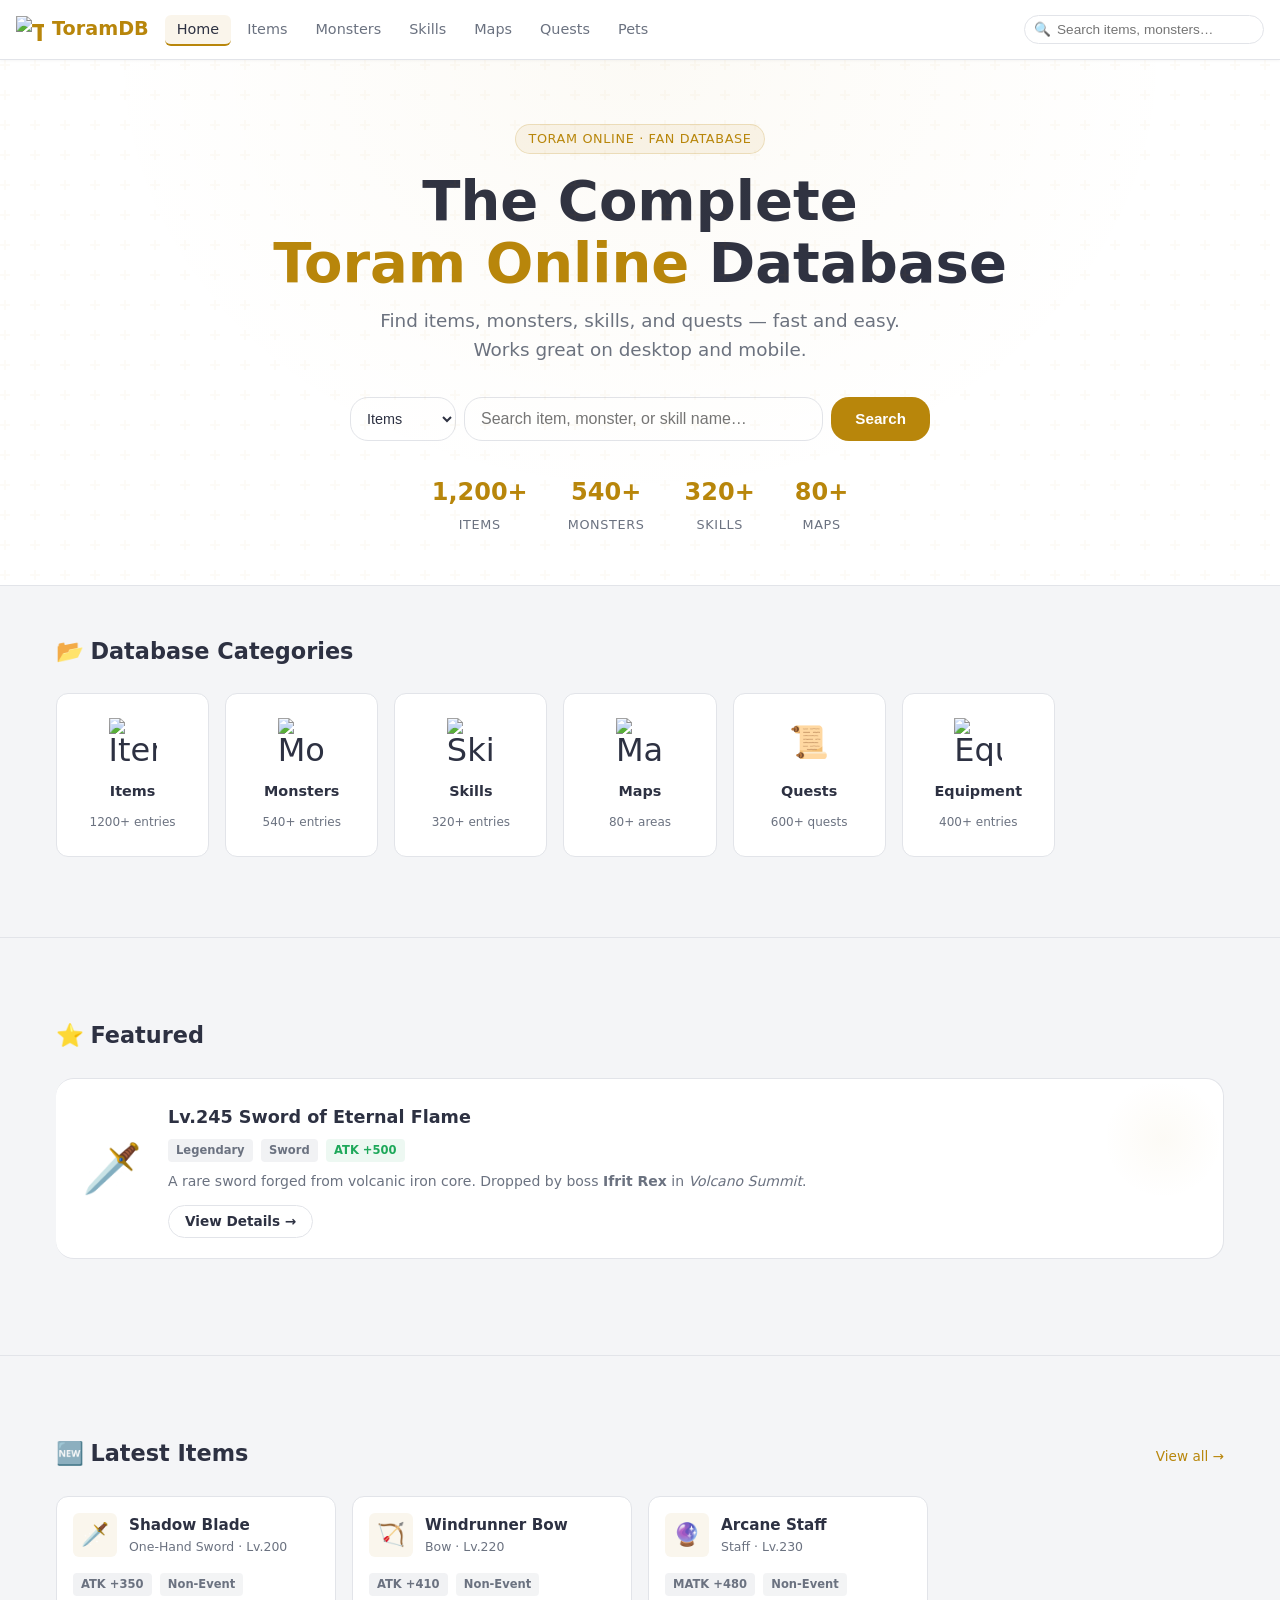
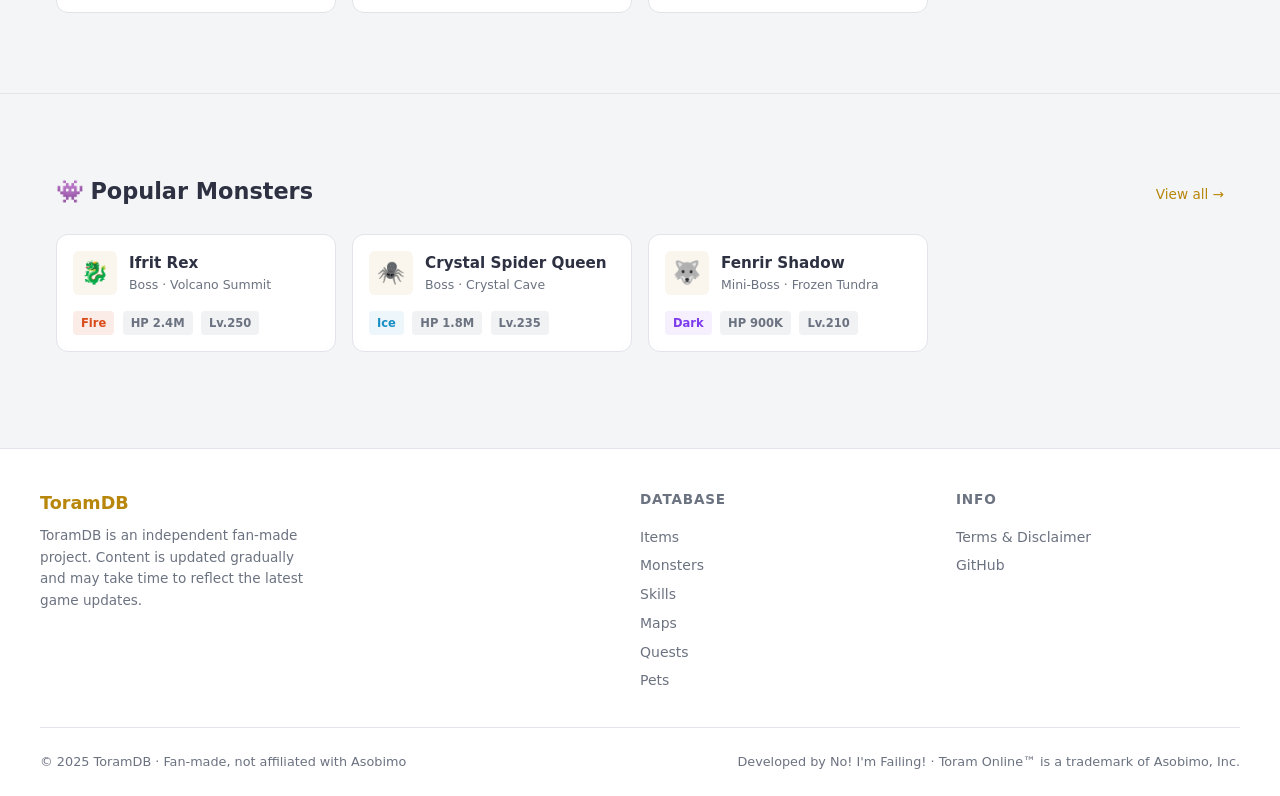
==== index.html @ 4ef13051 "fix: replace footer brand emoji ⚔️ with brand_ico.png on all 9 pages" ====
<!DOCTYPE html>
<html lang="en">
<head>
  <meta charset="UTF-8" />
  <meta name="viewport" content="width=device-width, initial-scale=1.0" />
  <meta name="description" content="ToramDB — The most complete fan-made database for Toram Online. Find items, monsters, skills, maps, and quests." />
  <title>ToramDB — The Fan-made Toram Online Database</title>
  <link rel="stylesheet" href="css/style.css" />
  <!-- Favicon placeholder -->
  <link rel="icon" href="data:image/svg+xml,<svg xmlns='http://www.w3.org/2000/svg' viewBox='0 0 100 100'><text y='.9em' font-size='90'>⚔️</text></svg>" />
</head>
<body>

  <!-- ==================== NAVBAR ==================== -->
  <nav class="navbar" role="navigation" aria-label="Main navigation">
    <a href="index.html" class="nav-brand">
      <span class="brand-icon"><img src="img/icons/brand_ico.png" alt="ToramDB" width="28" height="28"></span>
      <span>Toram<span class="brand-highlight">DB</span></span>
    </a>

    <ul class="nav-links" role="list">
      <li><a href="index.html" class="active">Home</a></li>
      <li><a href="pages/items.html">Items</a></li>
      <li><a href="pages/monsters.html">Monsters</a></li>
      <li><a href="pages/skills.html">Skills</a></li>
      <li><a href="pages/maps.html">Maps</a></li>
      <li><a href="pages/quests.html">Quests</a></li>
      <li><a href="pages/pets.html">Pets</a></li>
    </ul>

    <div class="nav-search">
      <span class="search-icon">🔍</span>
      <input
        type="search"
        class="search-sync"
        placeholder="Search items, monsters…"
        aria-label="Search"
        id="navSearchInput"
      />
    </div>

    <button
      class="hamburger"
      id="hamburger"
      aria-label="Toggle menu"
      aria-expanded="false"
      aria-controls="mobileMenu"
    >
      <span></span><span></span><span></span>
    </button>
  </nav>

  <!-- Mobile Menu -->
  <div class="mobile-menu" id="mobileMenu" role="menu">
    <a href="index.html" role="menuitem">🏠 Home</a>
    <a href="pages/items.html" role="menuitem"><img src="img/icons/items_ico.png" class="menu-icon" alt=""> Items</a>
    <a href="pages/monsters.html" role="menuitem"><img src="img/icons/monsters_ico.png" class="menu-icon" alt=""> Monsters</a>
    <a href="pages/skills.html" role="menuitem"><img src="img/icons/skills_ico.png" class="menu-icon" alt=""> Skills</a>
    <a href="pages/maps.html" role="menuitem"><img src="img/icons/maps_ico.png" class="menu-icon" alt=""> Maps</a>
    <a href="pages/quests.html" role="menuitem">📜 Quests</a>
    <a href="pages/pets.html" role="menuitem">🐾 Pets</a>
    <div class="mobile-search">
      <span class="search-icon">🔍</span>
      <input
        type="search"
        class="search-sync"
        placeholder="Search items, monsters…"
        aria-label="Mobile search"
      />
    </div>
  </div>

  <!-- ==================== HERO ==================== -->
  <section class="hero" aria-labelledby="hero-title">
    <div class="hero-badge">Toram Online · Fan Database</div>
    <h1 id="hero-title">
      The Complete<br />
      <span>Toram Online</span> Database
    </h1>
    <p>
      Find items, monsters, skills, and quests — fast and easy.
      Works great on desktop and mobile.
    </p>

    <form class="hero-search" id="heroSearchForm" role="search">
      <select id="heroSearchCategory" aria-label="Search category">
        <option value="items">Items</option>
        <option value="monsters">Monsters</option>
        <option value="skills">Skills</option>
        <option value="maps">Maps</option>
        <option value="quests">Quests</option>
        <option value="pets">Pets</option>
      </select>
      <input
        type="search"
        id="heroSearchInput"
        class="search-sync"
        placeholder="Search item, monster, or skill name…"
        aria-label="Hero search"
        autocomplete="off"
      />
      <button type="submit" class="btn btn-primary">Search</button>
    </form>

    <div class="hero-stats" id="heroStats" aria-label="Database statistics">
      <div class="stat">
        <span class="stat-num" data-count="1200" data-suffix="+">0</span>
        <span class="stat-label">Items</span>
      </div>
      <div class="stat">
        <span class="stat-num" data-count="540" data-suffix="+">0</span>
        <span class="stat-label">Monsters</span>
      </div>
      <div class="stat">
        <span class="stat-num" data-count="320" data-suffix="+">0</span>
        <span class="stat-label">Skills</span>
      </div>
      <div class="stat">
        <span class="stat-num" data-count="80" data-suffix="+">0</span>
        <span class="stat-label">Maps</span>
      </div>
    </div>
  </section>

  <!-- ==================== CATEGORIES ==================== -->
  <main>
    <div class="section">
      <div class="section-header">
        <h2 class="section-title"><span class="icon">📂</span>Database Categories</h2>
      </div>
      <div class="categories-grid" id="categoriesGrid">
        <a href="pages/items.html" class="cat-card" aria-label="Items database">
          <span class="cat-icon"><img src="img/icons/items_ico.png" alt="Items"></span>
          <span class="cat-name">Items</span>
          <span class="cat-count">1200+ entries</span>
        </a>
        <a href="pages/monsters.html" class="cat-card" aria-label="Monsters database">
          <span class="cat-icon"><img src="img/icons/monsters_ico.png" alt="Monsters"></span>
          <span class="cat-name">Monsters</span>
          <span class="cat-count">540+ entries</span>
        </a>
        <a href="pages/skills.html" class="cat-card" aria-label="Skills database">
          <span class="cat-icon"><img src="img/icons/skills_ico.png" alt="Skills"></span>
          <span class="cat-name">Skills</span>
          <span class="cat-count">320+ entries</span>
        </a>
        <a href="pages/maps.html" class="cat-card" aria-label="Maps database">
          <span class="cat-icon"><img src="img/icons/maps_ico.png" alt="Maps"></span>
          <span class="cat-name">Maps</span>
          <span class="cat-count">80+ areas</span>
        </a>
        <a href="pages/quests.html" class="cat-card" aria-label="Quests database">
          <span class="cat-icon">📜</span>
          <span class="cat-name">Quests</span>
          <span class="cat-count">600+ quests</span>
        </a>
        <a href="pages/items.html?category=equipment" class="cat-card" aria-label="Equipment database">
          <span class="cat-icon"><img src="img/icons/equip_ico.png" alt="Equipment"></span>
          <span class="cat-name">Equipment</span>
          <span class="cat-count">400+ entries</span>
        </a>
      </div>
    </div>

    <hr class="divider" />

    <!-- ==================== SPOTLIGHT: FEATURED ITEM ==================== -->
    <div class="section">
      <div class="section-header">
        <h2 class="section-title"><span class="icon">⭐</span>Featured</h2>
      </div>

      <div class="spotlight-card" id="spotlightCard">
        <div class="spotlight-icon">🗡️</div>
        <div class="spotlight-info">
          <p class="title">Lv.245 Sword of Eternal Flame</p>
          <p class="meta">
            <span class="tag legendary">Legendary</span>
            <span class="tag">Sword</span>
            <span class="tag green">ATK +500</span>
          </p>
          <p class="text-muted" style="font-size:.875rem">
            A rare sword forged from volcanic iron core.
            Dropped by boss <strong>Ifrit Rex</strong> in <em>Volcano Summit</em>.
          </p>
          <div class="mt-2">
            <a href="pages/items.html" class="btn btn-outline" style="font-size:.85rem;padding:.45rem 1rem">View Details →</a>
          </div>
        </div>
      </div>
    </div>

    <hr class="divider" />

    <!-- ==================== LATEST ITEMS ==================== -->
    <div class="section">
      <div class="section-header">
        <h2 class="section-title"><span class="icon">🆕</span>Latest Items</h2>
        <a href="pages/items.html" class="section-link">View all →</a>
      </div>
      <div class="data-grid" id="latestItemsGrid">

        <article class="data-card" data-name="Shadow Blade" style="cursor:pointer">
          <div class="data-card-header">
            <div class="data-card-icon">🗡️</div>
            <div>
              <div class="data-card-title">Shadow Blade</div>
              <div class="data-card-subtitle">One-Hand Sword · Lv.200</div>
            </div>
          </div>
          <div class="data-card-body">
            <span class="tag">ATK +350</span>
            <span class="tag non-event">Non-Event</span>
          </div>
        </article>

        <article class="data-card" data-name="Windrunner Bow" style="cursor:pointer">
          <div class="data-card-header">
            <div class="data-card-icon">🏹</div>
            <div>
              <div class="data-card-title">Windrunner Bow</div>
              <div class="data-card-subtitle">Bow · Lv.220</div>
            </div>
          </div>
          <div class="data-card-body">
            <span class="tag">ATK +410</span>
            <span class="tag non-event">Non-Event</span>
          </div>
        </article>

        <article class="data-card" data-name="Arcane Staff" style="cursor:pointer">
          <div class="data-card-header">
            <div class="data-card-icon">🔮</div>
            <div>
              <div class="data-card-title">Arcane Staff</div>
              <div class="data-card-subtitle">Staff · Lv.230</div>
            </div>
          </div>
          <div class="data-card-body">
            <span class="tag">MATK +480</span>
            <span class="tag non-event">Non-Event</span>
          </div>
        </article>

      </div>
    </div>

    <hr class="divider" />

    <!-- ==================== FEATURED MONSTERS ==================== -->
    <div class="section">
      <div class="section-header">
        <h2 class="section-title"><span class="icon">👾</span>Popular Monsters</h2>
        <a href="pages/monsters.html" class="section-link">View all →</a>
      </div>
      <div class="data-grid" id="popularMonstersGrid">

        <article class="data-card">
          <div class="data-card-header">
            <div class="data-card-icon">🐉</div>
            <div>
              <div class="data-card-title">Ifrit Rex</div>
              <div class="data-card-subtitle">Boss · Volcano Summit</div>
            </div>
          </div>
          <div class="data-card-body">
            <span class="tag red">Fire</span>
            <span class="tag">HP 2.4M</span>
            <span class="tag legendary">Lv.250</span>
          </div>
        </article>

        <article class="data-card">
          <div class="data-card-header">
            <div class="data-card-icon">🕷️</div>
            <div>
              <div class="data-card-title">Crystal Spider Queen</div>
              <div class="data-card-subtitle">Boss · Crystal Cave</div>
            </div>
          </div>
          <div class="data-card-body">
            <span class="tag ice">Ice</span>
            <span class="tag">HP 1.8M</span>
            <span class="tag legendary">Lv.235</span>
          </div>
        </article>

        <article class="data-card">
          <div class="data-card-header">
            <div class="data-card-icon">🐺</div>
            <div>
              <div class="data-card-title">Fenrir Shadow</div>
              <div class="data-card-subtitle">Mini-Boss · Frozen Tundra</div>
            </div>
          </div>
          <div class="data-card-body">
            <span class="tag dark">Dark</span>
            <span class="tag">HP 900K</span>
            <span class="tag legendary">Lv.210</span>
          </div>
        </article>

      </div>
    </div>
  </main>

  <!-- ==================== FOOTER ==================== -->
  <footer>
    <div class="footer-grid">
      <div>
        <div class="footer-brand"><img src="img/icons/brand_ico.png" class="menu-icon" alt=""> Toram<span class="brand-highlight">DB</span></div>
        <p class="footer-desc">
          ToramDB is an independent fan-made project.
          Content is updated gradually and may take time to reflect
          the latest game updates.
        </p>
      </div>
      <div class="footer-col">
        <h4>Database</h4>
        <a href="pages/items.html">Items</a>
        <a href="pages/monsters.html">Monsters</a>
        <a href="pages/skills.html">Skills</a>
        <a href="pages/maps.html">Maps</a>
        <a href="pages/quests.html">Quests</a>
        <a href="pages/pets.html">Pets</a>
      </div>
      <div class="footer-col">
        <h4>Info</h4>
        <a href="pages/terms.html">Terms & Disclaimer</a>
        <a href="https://github.com/ut053082686/toramcodex.github.io" target="_blank" rel="noopener">GitHub</a>
      </div>
    </div>
    <div class="footer-bottom">
      <span>© 2025 ToramDB · Fan-made, not affiliated with Asobimo</span>
      <span>Developed by No! I'm Failing! · Toram Online™ is a trademark of Asobimo, Inc.</span>
    </div>
  </footer>

  <button id="backToTop" aria-label="Back to top" title="Back to top">↑</button>

  <!-- Item detail modal -->
  <div id="itemModal"></div>

  <script src="js/sheets.js"></script>
  <script src="js/main.js"></script>
  <script src="js/modal.js"></script>
  <script>
    // Load homepage sections from Google Sheets (categories, featured, stats)
    ToramSheets.loadHomepage();

    // Load latest data from Sheets (if configured), else keep static HTML
    ToramSheets.loadLatest('items', 'latestItemsGrid', 3);

    // Make Latest Items cards clickable → popup modal
    // Use event delegation so it works with both static and dynamic cards
    document.getElementById('latestItemsGrid').addEventListener('click', function (e) {
      var card = e.target.closest('[data-name]');
      if (card) ItemModal.open(card.dataset.name);
    });
  </script>
</body>
</html>
---- css/style.css ----
/* ============================================================
   ToramCodex — Mobile-first stylesheet
   Theme: Soft Light RPG  |  Palette: Gray · White · Gold
   ============================================================ */

/* ---------- Reset & Custom Properties ---------- */
*, *::before, *::after {
  box-sizing: border-box;
  margin: 0;
  padding: 0;
}

:root {
  /* Base — soft off-whites, never pure #fff */
  --bg-base:       #f4f5f7;
  --bg-card:       #ffffff;
  --bg-card-hover: #fafafa;
  --bg-nav:        #ffffffee;
  --border:        #e2e4e9;
  --border-hover:  #c8cbd3;

  /* Accent — warm muted amber for RPG feel */
  --accent:        #b8860b;
  --accent-hover:  #d49b14;
  --accent-cyan:   #2c7be5;
  --accent-gold:   #b8860b;

  /* Text — dark grays, not pure black */
  --text-primary:  #2d3142;
  --text-secondary:#6b7280;

  /* Status */
  --danger:        #dc3545;
  --success:       #28a745;
  --info:          #2c7be5;
  --warning:       #d49b14;

  /* Toram Element Colors — slightly deeper for light bg contrast */
  --el-fire:       #d94b1a;
  --el-ice:        #1a8fc4;
  --el-wind:       #1ea85a;
  --el-earth:      #a07830;
  --el-dark:       #7c3aed;
  --el-light:      #b8960a;
  --el-water:      #2179b5;
  --el-neutral:    #6b7280;

  /* Item Category Colors */
  --tag-event:     #d47a0a;
  --tag-non-event: #6b7280;

  /* Layout */
  --radius-sm:     6px;
  --radius-md:     12px;
  --radius-lg:     18px;
  --shadow:        0 2px 12px rgba(0,0,0,.08);
  --shadow-glow:   0 4px 16px rgba(184,134,11,.1);
  --transition:    .2s ease;
  --nav-h:         60px;
  --font-main:     'Segoe UI', system-ui, sans-serif;
  --font-mono:     'Courier New', monospace;
}

html { scroll-behavior: smooth; }

body {
  font-family: var(--font-main);
  background: var(--bg-base);
  color: var(--text-primary);
  line-height: 1.6;
  min-height: 100vh;
  overflow-y: scroll;
}

a { color: var(--accent); text-decoration: none; }
a:hover { color: var(--accent-hover); }

img { max-width: 100%; display: block; }

ul { list-style: none; }

/* ---------- Scrollbar ---------- */
::-webkit-scrollbar { width: 6px; }
::-webkit-scrollbar-track { background: var(--bg-base); }
::-webkit-scrollbar-thumb { background: #c8cbd3; border-radius: 3px; }

/* ============================================================
   NAVIGATION
   ============================================================ */
.navbar {
  position: sticky;
  top: 0;
  z-index: 1000;
  height: var(--nav-h);
  background: var(--bg-nav);
  backdrop-filter: blur(12px);
  border-bottom: 1px solid var(--border);
  display: flex;
  align-items: center;
  padding: 0 1rem;
  gap: 1rem;
  box-shadow: 0 1px 3px rgba(0,0,0,.04);
}

.nav-brand {
  display: flex;
  align-items: center;
  gap: .5rem;
  font-size: 1.2rem;
  font-weight: 700;
  color: var(--accent);
  white-space: nowrap;
}

.nav-brand .brand-icon { font-size: 1.4rem; }

.nav-links {
  display: flex;
  gap: .25rem;
  flex: 1;
}

.nav-links a {
  color: var(--text-secondary);
  padding: .4rem .75rem;
  border-radius: var(--radius-sm);
  font-size: .9rem;
  transition: color var(--transition), background var(--transition);
}

.nav-links a:hover,
.nav-links a.active {
  color: var(--text-primary);
  background: rgba(184,134,11,.08);
  border-bottom: 2px solid var(--accent);
}

.nav-search {
  position: relative;
  max-width: 240px;
  flex: 1;
}

.nav-search input {
  width: 100%;
  padding: .4rem .75rem .4rem 2rem;
  background: var(--bg-card);
  border: 1px solid var(--border);
  border-radius: 20px;
  color: var(--text-primary);
  font-size: .85rem;
  transition: border-color var(--transition);
}

.nav-search input:focus {
  outline: none;
  border-color: var(--accent);
  box-shadow: 0 0 0 2px rgba(184,134,11,.1);
}

.nav-search .search-icon {
  position: absolute;
  left: .6rem;
  top: 50%;
  transform: translateY(-50%);
  color: var(--text-secondary);
  font-size: .85rem;
  pointer-events: none;
}

/* Hamburger */
.hamburger {
  display: none;
  flex-direction: column;
  gap: 5px;
  background: none;
  border: none;
  cursor: pointer;
  padding: .3rem;
  margin-left: auto;
}

.hamburger span {
  display: block;
  width: 22px;
  height: 2px;
  background: var(--text-secondary);
  border-radius: 2px;
  transition: transform var(--transition), opacity var(--transition);
}

.hamburger.open span:nth-child(1) { transform: translateY(7px) rotate(45deg); }
.hamburger.open span:nth-child(2) { opacity: 0; }
.hamburger.open span:nth-child(3) { transform: translateY(-7px) rotate(-45deg); }

/* Mobile nav drawer */
.mobile-menu {
  display: none;
  position: fixed;
  top: var(--nav-h);
  left: 0;
  right: 0;
  background: var(--bg-card);
  border-bottom: 1px solid var(--border);
  padding: 1rem;
  z-index: 999;
  flex-direction: column;
  gap: .5rem;
}

.mobile-menu.open { display: flex; }

.mobile-menu a {
  color: var(--text-secondary);
  padding: .6rem 1rem;
  border-radius: var(--radius-sm);
  font-size: 1rem;
  transition: color var(--transition), background var(--transition);
}

.mobile-menu a:hover { color: var(--text-primary); background: var(--border); }

.mobile-search {
  position: relative;
  margin-top: .5rem;
}

.mobile-search input {
  width: 100%;
  padding: .6rem .75rem .6rem 2.2rem;
  background: var(--bg-base);
  border: 1px solid var(--border);
  border-radius: 20px;
  color: var(--text-primary);
  font-size: .9rem;
}

.mobile-search input:focus { outline: none; border-color: var(--accent); }

.mobile-search .search-icon {
  position: absolute;
  left: .75rem;
  top: 50%;
  transform: translateY(-50%);
  color: var(--text-secondary);
}

/* ============================================================
   HERO SECTION
   ============================================================ */
.hero {
  position: relative;
  overflow: hidden;
  padding: 4rem 1rem 3rem;
  text-align: center;
  background: var(--bg-card);
  border-bottom: 1px solid var(--border);
}

.hero::before {
  content: '';
  position: absolute;
  inset: 0;
  background:
    radial-gradient(ellipse at 50% 0%, rgba(184,134,11,.04) 0%, transparent 60%),
    url("data:image/svg+xml,%3Csvg width='60' height='60' viewBox='0 0 60 60' xmlns='http://www.w3.org/2000/svg'%3E%3Cg fill='none' fill-rule='evenodd'%3E%3Cg fill='%23b8860b' fill-opacity='0.03'%3E%3Cpath d='M36 34v-4h-2v4h-4v2h4v4h2v-4h4v-2h-4zm0-30V0h-2v4h-4v2h4v4h2V6h4V4h-4zM6 34v-4H4v4H0v2h4v4h2v-4h4v-2H6zM6 4V0H4v4H0v2h4v4h2V6h4V4H6z'/%3E%3C/g%3E%3C/g%3E%3C/svg%3E");
  pointer-events: none;
}

.hero-badge {
  display: inline-block;
  padding: .25rem .75rem;
  background: rgba(184,134,11,.08);
  border: 1px solid rgba(184,134,11,.2);
  border-radius: 20px;
  font-size: .8rem;
  color: var(--accent);
  margin-bottom: 1rem;
  letter-spacing: .05em;
  text-transform: uppercase;
}

.hero h1 {
  font-size: clamp(2rem, 6vw, 3.5rem);
  font-weight: 800;
  line-height: 1.1;
  margin-bottom: .75rem;
}

.hero h1 span {
  color: var(--accent);
}

.hero p {
  font-size: clamp(.95rem, 2.5vw, 1.15rem);
  color: var(--text-secondary);
  max-width: 560px;
  margin: 0 auto 2rem;
}

.hero-search {
  display: flex;
  max-width: 580px;
  margin: 0 auto 2rem;
  gap: .5rem;
}

.hero-search select {
  padding: .75rem .75rem;
  background: var(--bg-card);
  border: 1px solid var(--border);
  border-radius: var(--radius-lg);
  color: var(--text-primary);
  font-size: .9rem;
  cursor: pointer;
  transition: border-color var(--transition);
}

.hero-search select:focus { outline: none; border-color: var(--accent); }

.hero-search input {
  flex: 1;
  padding: .75rem 1rem;
  background: var(--bg-card);
  border: 1px solid var(--border);
  border-radius: var(--radius-lg);
  color: var(--text-primary);
  font-size: 1rem;
  transition: border-color var(--transition);
}

.hero-search input:focus { outline: none; border-color: var(--accent); box-shadow: 0 0 0 3px rgba(184,134,11,.08); }

.btn {
  padding: .75rem 1.5rem;
  border: none;
  border-radius: var(--radius-lg);
  font-size: .95rem;
  font-weight: 600;
  cursor: pointer;
  transition: filter var(--transition), transform var(--transition);
  white-space: nowrap;
}

.btn:hover { filter: brightness(1.15); transform: translateY(-1px); }
.btn:active { transform: translateY(0); }

.btn-primary { background: var(--accent); color: #fff; font-weight: 700; }
.btn-outline {
  background: transparent;
  border: 1px solid var(--border);
  color: var(--text-primary);
}
.btn-outline:hover { border-color: var(--accent); color: var(--accent); }

.hero-stats {
  display: flex;
  justify-content: center;
  gap: 2.5rem;
  flex-wrap: wrap;
}

.hero-stats .stat { text-align: center; }
.hero-stats .stat-num {
  display: block;
  font-size: 1.5rem;
  font-weight: 700;
  color: var(--accent);
}
.hero-stats .stat-label {
  font-size: .8rem;
  color: var(--text-secondary);
  text-transform: uppercase;
  letter-spacing: .05em;
}

/* ============================================================
   SECTION COMMON
   ============================================================ */
.section {
  padding: 3rem 1rem;
  max-width: 1200px;
  margin: 0 auto;
}

.section-header {
  display: flex;
  align-items: baseline;
  gap: 1rem;
  margin-bottom: 1.5rem;
}

.section-title {
  font-size: 1.4rem;
  font-weight: 700;
}

.section-title .icon { margin-right: .4rem; }

.section-link {
  margin-left: auto;
  font-size: .85rem;
  color: var(--accent);
}
.section-link:hover { color: var(--accent-hover); }

/* ============================================================
   CATEGORY CARDS GRID
   ============================================================ */
.categories-grid {
  display: grid;
  grid-template-columns: repeat(auto-fill, minmax(150px, 1fr));
  gap: 1rem;
}

.cat-card {
  display: flex;
  flex-direction: column;
  align-items: center;
  gap: .6rem;
  padding: 1.5rem 1rem;
  background: var(--bg-card);
  border: 1px solid var(--border);
  border-radius: var(--radius-md);
  text-align: center;
  transition: border-color var(--transition), transform var(--transition), box-shadow var(--transition);
  cursor: pointer;
  color: var(--text-primary);
}

.cat-card:hover {
  border-color: var(--accent);
  transform: translateY(-3px);
  box-shadow: var(--shadow-glow);
  color: var(--text-primary);
}

/* Individual category card accent on hover */
.cat-card[aria-label*="Items"]:hover       { border-color: var(--el-fire);  box-shadow: 0 4px 16px rgba(217,75,26,.1); }
.cat-card[aria-label*="Monsters"]:hover    { border-color: var(--rarity-epic); box-shadow: 0 4px 16px rgba(124,58,237,.1); }
.cat-card[aria-label*="Skills"]:hover      { border-color: var(--el-ice);  box-shadow: 0 4px 16px rgba(26,143,196,.1); }
.cat-card[aria-label*="Maps"]:hover        { border-color: var(--el-wind); box-shadow: 0 4px 16px rgba(30,168,90,.1); }
.cat-card[aria-label*="Quests"]:hover      { border-color: var(--el-light); box-shadow: 0 4px 16px rgba(184,150,10,.1); }
.cat-card[aria-label*="Equipment"]:hover   { border-color: var(--rarity-legendary); box-shadow: 0 4px 16px rgba(212,122,10,.1); }

.cat-card .cat-icon {
  font-size: 2rem;
  line-height: 1;
  width: 48px;
  height: 48px;
  display: flex;
  align-items: center;
  justify-content: center;
  margin: 0 auto .25rem;
  overflow: hidden;
}
.cat-card .cat-icon img {
  width: 100%;
  height: 100%;
  object-fit: contain;
}

.cat-card .cat-name {
  font-size: .9rem;
  font-weight: 600;
}

.cat-card .cat-count {
  font-size: .75rem;
  color: var(--text-secondary);
}

/* ============================================================
   DATA TABLE / CARD GRID
   ============================================================ */
.data-grid {
  display: grid;
  grid-template-columns: repeat(auto-fill, minmax(280px, 1fr));
  gap: 1rem;
}

.data-card {
  background: var(--bg-card);
  border: 1px solid var(--border);
  border-radius: var(--radius-md);
  padding: 1rem;
  transition: border-color var(--transition), box-shadow var(--transition);
}

.data-card { cursor: pointer; }

.data-card:hover {
  border-color: var(--border-hover);
  background: var(--bg-card-hover);
  box-shadow: var(--shadow);
}

.data-card-header {
  display: flex;
  align-items: center;
  gap: .75rem;
  margin-bottom: .75rem;
}

.data-card-icon {
  width: 44px;
  height: 44px;
  border-radius: var(--radius-sm);
  background: rgba(184,134,11,.07);
  display: flex;
  align-items: center;
  justify-content: center;
  font-size: 1.4rem;
  flex-shrink: 0;
  overflow: hidden;
}
.data-card-icon img {
  width: 100%;
  height: 100%;
  object-fit: cover;
  border-radius: inherit;
}

.data-card-title { font-weight: 600; font-size: .95rem; }
.data-card-subtitle { font-size: .78rem; color: var(--text-secondary); }

.data-card-body { font-size: .85rem; color: var(--text-secondary); }

.tag {
  display: inline-block;
  padding: .15rem .5rem;
  border-radius: 4px;
  font-size: .72rem;
  font-weight: 600;
  background: rgba(141,147,165,.12);
  color: var(--text-secondary);
  margin-right: .25rem;
  margin-top: .25rem;
}

/* Event / Non-Event tags */
.tag.event      { background: rgba(212,122,10,.12); color: var(--tag-event); font-weight: 600; }
.tag.non-event  { background: rgba(107,114,128,.08); color: var(--tag-non-event); }

/* Monster type tags */
.tag.mini-boss  { background: rgba(212,122,10,.12); color: #b45309; white-space: nowrap; }

/* Monster difficulty tags */
.tag.diff-easy      { background: rgba(34,197,94,.12);  color: #16a34a; }
.tag.diff-normal    { background: rgba(59,130,246,.12); color: #2563eb; }
.tag.diff-hard      { background: rgba(245,158,11,.12); color: #d97706; }
.tag.diff-nightmare { background: rgba(239,68,68,.12);  color: #dc2626; white-space: nowrap; }
.tag.diff-ultimate  { background: rgba(168,85,247,.12); color: #9333ea; }

/* Monster group toggle */
.tag.mon-group-toggle { background: rgba(99,102,241,.10); color: #6366f1; }

/* Element tags */
.tag.red,
.tag.fire       { background: rgba(217,75,26,.1);  color: var(--el-fire); }
.tag.ice        { background: rgba(26,143,196,.08);   color: var(--el-ice); }
.tag.green,
.tag.wind       { background: rgba(30,168,90,.08);  color: var(--el-wind); }
.tag.earth      { background: rgba(160,120,48,.1);  color: var(--el-earth); }
.tag.dark       { background: rgba(124,58,237,.08); color: var(--el-dark); }
.tag.light      { background: rgba(184,150,10,.08); color: var(--el-light); }
.tag.water      { background: rgba(33,121,181,.08);  color: var(--el-water); }

/* Status tags */
.tag.info       { background: rgba(44,123,229,.08);  color: var(--info); }
.tag.atk        { background: rgba(217,75,26,.08);   color: var(--el-fire); }
.tag.def        { background: rgba(26,143,196,.08);   color: var(--el-ice); }

/* ============================================================
   FEATURED / SPOTLIGHT
   ============================================================ */
.spotlight-card {
  background: var(--bg-card);
  border: 1px solid var(--border);
  border-left: 3px solid var(--rarity-legendary);
  border-radius: var(--radius-lg);
  padding: 1.5rem;
  display: flex;
  gap: 1.5rem;
  align-items: center;
  margin-bottom: 1rem;
  position: relative;
  overflow: hidden;
}

.spotlight-card::after {
  content: '';
  position: absolute;
  top: 0; right: 0;
  width: 120px; height: 120px;
  background: radial-gradient(circle, rgba(184,134,11,.04) 0%, transparent 70%);
  pointer-events: none;
}

.spotlight-icon {
  font-size: 3rem;
  flex-shrink: 0;
  width: 64px;
  height: 64px;
  display: flex;
  align-items: center;
  justify-content: center;
  overflow: hidden;
}
.spotlight-icon img {
  width: 100%;
  height: 100%;
  object-fit: contain;
  border-radius: var(--radius-sm);
}

.spotlight-info .title {
  font-size: 1.1rem;
  font-weight: 700;
  margin-bottom: .25rem;
}

.spotlight-info .meta {
  font-size: .85rem;
  color: var(--text-secondary);
  margin-bottom: .5rem;
}

/* ============================================================
   TABLE  (for detail pages)
   ============================================================ */
.table-wrap { overflow-x: auto; -webkit-overflow-scrolling: touch; }

table {
  width: 100%;
  border-collapse: collapse;
  font-size: .875rem;
}

thead tr {
  background: var(--bg-card);
  border-bottom: 2px solid var(--border);
}

thead th {
  padding: .75rem 1rem;
  text-align: left;
  font-weight: 600;
  color: var(--text-secondary);
  white-space: nowrap;
}

tbody tr { border-bottom: 1px solid var(--border); }
tbody tr:hover { background: rgba(184,134,11,.03); }
tbody td { padding: .65rem 1rem; }
tbody td:first-child { white-space: nowrap; }

.mon-name {
  display: inline-flex;
  align-items: center;
  gap: 4px;
}

/* ============================================================
   FILTER BAR
   ============================================================ */
.filter-bar {
  display: flex;
  flex-wrap: wrap;
  gap: .5rem;
  margin-bottom: 1.25rem;
  align-items: center;
}

.filter-bar input[type="search"],
.filter-bar select {
  padding: .45rem .75rem;
  background: var(--bg-card);
  border: 1px solid var(--border);
  border-radius: var(--radius-sm);
  color: var(--text-primary);
  font-size: .85rem;
  transition: border-color var(--transition);
}

.filter-bar input[type="search"] { flex: 1; min-width: 160px; }

.filter-bar input:focus,
.filter-bar select:focus { outline: none; border-color: var(--accent); box-shadow: 0 0 0 2px rgba(184,134,11,.08); }

.filter-bar select { cursor: pointer; }
.filter-bar select option { background: var(--bg-card); }

/* ============================================================
   BREADCRUMB
   ============================================================ */
.breadcrumb {
  display: flex;
  align-items: center;
  gap: .5rem;
  font-size: .82rem;
  color: var(--text-secondary);
  margin-bottom: 1.5rem;
  flex-wrap: wrap;
}

.breadcrumb a { color: var(--text-secondary); }
.breadcrumb a:hover { color: var(--accent); }
.breadcrumb .sep { color: var(--border); }
.breadcrumb .current { color: var(--text-primary); }

/* ============================================================
   PAGINATION
   ============================================================ */
.pagination {
  display: flex;
  justify-content: center;
  gap: .4rem;
  flex-wrap: wrap;
  margin-top: 2rem;
}

.page-btn {
  padding: .4rem .75rem;
  background: var(--bg-card);
  border: 1px solid var(--border);
  border-radius: var(--radius-sm);
  color: var(--text-secondary);
  font-size: .85rem;
  cursor: pointer;
  transition: all var(--transition);
}

.page-btn:hover { border-color: var(--accent); color: var(--text-primary); }
.page-btn:disabled { opacity: .4; cursor: default; }
.page-btn:disabled:hover { border-color: var(--border); color: var(--text-secondary); }
.page-btn.active { background: var(--accent); border-color: var(--accent); color: #fff; font-weight: 600; }

/* Hide items outside current page */
.paginated-hide { display: none !important; }

/* Empty state when filter returns no results */
.empty-state {
  grid-column: 1 / -1;
  padding: 3rem 1rem;
  text-align: center;
  color: var(--text-secondary);
  font-size: .95rem;
}
.empty-state span {
  display: block;
  font-size: 2.5rem;
  margin-bottom: .75rem;
}

/* ============================================================
   FOOTER
   ============================================================ */
footer {
  background: var(--bg-card);
  border-top: 1px solid var(--border);
  padding: 2.5rem 1rem 1.5rem;
  margin-top: 3rem;
}

.footer-grid {
  display: grid;
  grid-template-columns: 2fr 1fr 1fr;
  gap: 2rem;
  max-width: 1200px;
  margin: 0 auto 2rem;
}

.footer-brand { font-size: 1.1rem; font-weight: 700; color: var(--accent); margin-bottom: .5rem; }
.footer-desc  { font-size: .85rem; color: var(--text-secondary); max-width: 280px; }

.footer-col h4 {
  font-size: .85rem;
  font-weight: 600;
  text-transform: uppercase;
  letter-spacing: .06em;
  color: var(--text-secondary);
  margin-bottom: .75rem;
}

.footer-col a {
  display: block;
  font-size: .875rem;
  color: var(--text-secondary);
  padding: .2rem 0;
  transition: color var(--transition);
}

.footer-col a:hover { color: var(--text-primary); }

.footer-bottom {
  max-width: 1200px;
  margin: 0 auto;
  padding-top: 1.5rem;
  border-top: 1px solid var(--border);
  display: flex;
  justify-content: space-between;
  align-items: center;
  flex-wrap: wrap;
  gap: .5rem;
  font-size: .8rem;
  color: var(--text-secondary);
}

/* ============================================================
   UTILITIES
   ============================================================ */
.text-cyan   { color: var(--accent-cyan); }
.text-accent { color: var(--accent); }
.text-gold   { color: var(--accent-gold); }
.text-muted  { color: var(--text-secondary); }
.text-center { text-align: center; }
.mt-1 { margin-top: .5rem; }
.mt-2 { margin-top: 1rem; }
.mt-3 { margin-top: 1.5rem; }
.mb-1 { margin-bottom: .5rem; }
.mb-2 { margin-bottom: 1rem; }
.divider { border: none; border-top: 1px solid var(--border); margin: 2rem 0; }

/* ============================================================
   RESPONSIVE — TABLET  (max 768px)
   ============================================================ */
@media (max-width: 768px) {
  .nav-links,
  .nav-search { display: none; }

  .hamburger { display: flex; }

  .hero { padding: 3rem 1rem 2rem; }

  .hero-search {
    flex-direction: column;
  }

  .hero-stats { gap: 1.5rem; }

  .categories-grid {
    grid-template-columns: repeat(3, 1fr);
  }

  .data-grid {
    grid-template-columns: 1fr;
  }

  .spotlight-card {
    flex-direction: column;
    text-align: center;
  }

  .footer-grid {
    grid-template-columns: 1fr;
    gap: 1.5rem;
  }

  .footer-bottom { justify-content: center; text-align: center; }
}

/* ============================================================
   RESPONSIVE — MOBILE  (max 480px)
   ============================================================ */
@media (max-width: 480px) {
  .categories-grid {
    grid-template-columns: repeat(2, 1fr);
  }

  .section { padding: 2rem .75rem; }

  .hero h1 { font-size: 1.8rem; }

  /* ---- Monster table → card layout on mobile ---- */
  #monstersTable tr { white-space: normal !important; }
  #monstersTable tr td:first-child { white-space: normal; }

  .table-wrap table thead { display: none; }

  .table-wrap table tbody tr {
    display: grid;
    grid-template-columns: 1fr 1fr;
    background: var(--bg-card);
    border: 1px solid var(--border);
    border-radius: var(--radius-lg);
    padding: .75rem;
    margin-bottom: .5rem;
  }

  .table-wrap table tbody tr[data-mon-group] {
    margin-left: 1rem;
    border-left: 3px solid var(--accent);
  }

  .table-wrap table tbody td {
    display: flex;
    flex-direction: column;
    padding: .25rem 0;
    border: none;
    font-size: .82rem;
  }

  .table-wrap table tbody td::before {
    content: attr(data-label);
    font-weight: 600;
    color: var(--text-secondary);
    font-size: .7rem;
    margin-bottom: 1px;
  }

  /* Name: full width row */
  .table-wrap table tbody td:first-child {
    grid-column: 1 / -1;
    font-weight: 600;
    font-size: .95rem;
    padding-bottom: .4rem;
    border-bottom: 1px solid var(--border);
    margin-bottom: .2rem;
  }
  .table-wrap table tbody td:first-child::before { display: none; }

  /* Level: full width */
  .table-wrap table tbody td:nth-child(2) { grid-column: 1 / -1; }

  /* Diff & Type: side by side (auto 1fr 1fr) */

  /* Element & HP: side by side (auto 1fr 1fr) */

  /* Location: full width */
  .table-wrap table tbody td:nth-child(7) { grid-column: 1 / -1; }

  /* Drop: full width, stacked */
  .table-wrap table tbody td:last-child {
    grid-column: 1 / -1;
    border-top: 1px solid var(--border);
    padding-top: .4rem;
    margin-top: .2rem;
  }
  .table-wrap table tbody td:last-child .tag {
    font-size: .75rem;
  }

  /* Other tables: keep simple */
  table:not(.table-wrap table) { font-size: .8rem; }
  table:not(.table-wrap table) thead th,
  table:not(.table-wrap table) tbody td { padding: .5rem .75rem; }
}

/* ============================================================
   PAGE-SPECIFIC: inner page hero
   ============================================================ */
.page-hero {
  padding: 2rem 1rem 1.5rem;
  background: var(--bg-card);
  text-align: center;
  border-bottom: 1px solid var(--border);
  box-shadow: 0 1px 3px rgba(0,0,0,.03);
}

.page-hero h1 { font-size: clamp(1.5rem, 4vw, 2.2rem); font-weight: 800; margin-bottom: .4rem; }
.page-hero p  { color: var(--text-secondary); font-size: .95rem; }

/* ============================================================
   DETAIL CARD (Coryn Club-style item/equip detail)
   ============================================================ */
.detail-wrapper {
  max-width: 480px;
  margin: 0 auto;
}

.detail-card {
  background: var(--bg-card);
  border: 1px solid var(--border);
  border-radius: var(--radius-md);
  overflow: hidden;
  box-shadow: var(--shadow);
}

.detail-header {
  display: flex;
  justify-content: space-between;
  align-items: flex-start;
  padding: 1.25rem 1.25rem .5rem;
}

.detail-header h1 {
  font-size: 1.3rem;
  font-weight: 700;
  line-height: 1.3;
  margin: 0;
}

.detail-type {
  display: inline-block;
  font-size: .82rem;
  font-weight: 600;
  color: var(--accent);
  margin-top: .15rem;
}

.detail-fav {
  background: none;
  border: none;
  font-size: 1.4rem;
  cursor: pointer;
  color: var(--border-hover);
  transition: color var(--transition);
  padding: 0;
}
.detail-fav:hover,
.detail-fav.active { color: var(--accent); }

.detail-image {
  margin: .75rem 1.25rem;
  background: var(--bg-base);
  border-radius: var(--radius-sm);
  display: flex;
  align-items: center;
  justify-content: center;
  min-height: 160px;
  overflow: hidden;
}

.detail-image img {
  max-width: 100%;
  max-height: 200px;
  object-fit: contain;
}

.detail-image .placeholder-icon {
  font-size: 4rem;
  opacity: .4;
}

.detail-prices {
  display: flex;
  gap: .5rem;
  padding: 0 1.25rem .75rem;
  flex-wrap: wrap;
}

.price-tag {
  display: inline-flex;
  align-items: center;
  gap: .3rem;
  padding: .3rem .65rem;
  border-radius: 20px;
  font-size: .78rem;
  font-weight: 600;
  border: 1px solid var(--border);
  background: var(--bg-base);
  color: var(--text-secondary);
}

.price-tag.spina { border-color: var(--accent); color: var(--accent); }

/* Detail Tabs */
.detail-tabs {
  display: flex;
  border-top: 1px solid var(--border);
  border-bottom: 1px solid var(--border);
}

.detail-tab {
  flex: 1;
  padding: .6rem .5rem;
  text-align: center;
  font-size: .82rem;
  font-weight: 600;
  background: var(--bg-base);
  border: none;
  color: var(--text-secondary);
  cursor: pointer;
  transition: all var(--transition);
  border-bottom: 2px solid transparent;
}

.detail-tab:hover { color: var(--text-primary); }
.detail-tab.active {
  background: var(--bg-card);
  color: var(--accent);
  border-bottom-color: var(--accent);
}

/* Detail Tab Panels */
.detail-panel {
  display: none;
  padding: 1rem 1.25rem 1.5rem;
}
.detail-panel.active { display: block; }

/* Stat rows */
.stat-row {
  display: flex;
  justify-content: space-between;
  align-items: center;
  padding: .5rem 0;
  border-bottom: 1px solid var(--border);
  font-size: .88rem;
}

.stat-row:last-child { border-bottom: none; }

.stat-name {
  font-weight: 500;
  color: var(--text-primary);
}

.stat-value {
  font-weight: 600;
  color: var(--text-primary);
}

.stat-value.positive { color: var(--success); }
.stat-value.negative { color: var(--danger); }

.stat-section-label {
  font-size: .8rem;
  font-weight: 600;
  color: var(--accent);
  margin-top: .75rem;
  margin-bottom: .25rem;
  padding-top: .5rem;
}

/* Obtain & Recipe content */
.obtain-item,
.recipe-item {
  display: flex;
  align-items: center;
  gap: .75rem;
  padding: .6rem 0;
  border-bottom: 1px solid var(--border);
  font-size: .88rem;
}

.obtain-item:last-child,
.recipe-item:last-child { border-bottom: none; }

.obtain-icon,
.recipe-icon {
  width: 32px;
  height: 32px;
  border-radius: var(--radius-sm);
  background: var(--bg-base);
  display: flex;
  align-items: center;
  justify-content: center;
  font-size: 1rem;
  flex-shrink: 0;
}

/* Detail: back link */
.detail-back {
  display: inline-flex;
  align-items: center;
  gap: .4rem;
  font-size: .88rem;
  color: var(--text-secondary);
  margin-bottom: 1rem;
  transition: color var(--transition);
}
.detail-back:hover { color: var(--accent); }

/* Detail responsive */
@media (max-width: 480px) {
  .detail-wrapper { margin: 0 .5rem; }
  .detail-header h1 { font-size: 1.1rem; }
  .detail-tab { font-size: .75rem; padding: .5rem .3rem; }
}

/* ============================================================
   MODAL OVERLAY (popup detail)
   ============================================================ */
.modal-overlay {
  position: fixed;
  inset: 0;
  z-index: 2000;
  background: rgba(0,0,0,.45);
  display: none;
  align-items: center;
  justify-content: center;
  padding: 1rem;
  opacity: 0;
  transition: opacity .25s ease;
}

.modal-overlay.open {
  display: flex;
  opacity: 1;
}

.modal-overlay.fade-in { opacity: 1; }

.modal-body {
  position: relative;
  width: 100%;
  max-width: 460px;
  max-height: 85vh;
  overflow-y: auto;
  border-radius: var(--radius-md);
  box-shadow: 0 8px 40px rgba(0,0,0,.2);
  animation: modalSlideUp .25s ease;
}

@keyframes modalSlideUp {
  from { transform: translateY(30px); opacity: 0; }
  to   { transform: translateY(0);    opacity: 1; }
}

.modal-close {
  position: absolute;
  top: .75rem;
  right: .75rem;
  z-index: 10;
  width: 32px;
  height: 32px;
  border-radius: 50%;
  background: var(--bg-base);
  border: 1px solid var(--border);
  color: var(--text-secondary);
  font-size: 1.1rem;
  cursor: pointer;
  display: flex;
  align-items: center;
  justify-content: center;
  transition: all var(--transition);
  line-height: 1;
}

.modal-close:hover {
  background: var(--border);
  color: var(--text-primary);
}

/* Modal scrollbar */
.modal-body::-webkit-scrollbar { width: 4px; }
.modal-body::-webkit-scrollbar-track { background: transparent; }
.modal-body::-webkit-scrollbar-thumb { background: var(--border); border-radius: 2px; }

@media (max-width: 480px) {
  .modal-overlay { padding: .5rem; align-items: flex-end; }
  .modal-body {
    max-height: 90vh;
    border-radius: var(--radius-md) var(--radius-md) 0 0;
    animation: modalSlideUpMobile .25s ease;
  }
  @keyframes modalSlideUpMobile {
    from { transform: translateY(100%); }
    to   { transform: translateY(0); }
  }
}

/* ============================================================
   LOADING SKELETON (for future JS data fetching)
   ============================================================ */
@keyframes pulse {
  0%, 100% { opacity: 1; }
  50%       { opacity: .45; }
}

.skeleton {
  background: var(--bg-card);
  animation: pulse 1.4s ease-in-out infinite;
  border-radius: var(--radius-sm);
}

/* ============================================================
   BACK-TO-TOP BUTTON
   ============================================================ */
#backToTop {
  position: fixed;
  bottom: 1.5rem;
  right: 1.5rem;
  width: 40px;
  height: 40px;
  border-radius: 50%;
  background: var(--accent);
  color: #fff;
  border: none;
  font-size: 1.1rem;
  cursor: pointer;
  display: none;
  align-items: center;
  justify-content: center;
  box-shadow: 0 3px 10px rgba(184,134,11,.25);
  transition: opacity var(--transition), transform var(--transition);
  z-index: 900;
}

#backToTop.visible { display: flex; }
#backToTop:hover   { transform: translateY(-2px); }
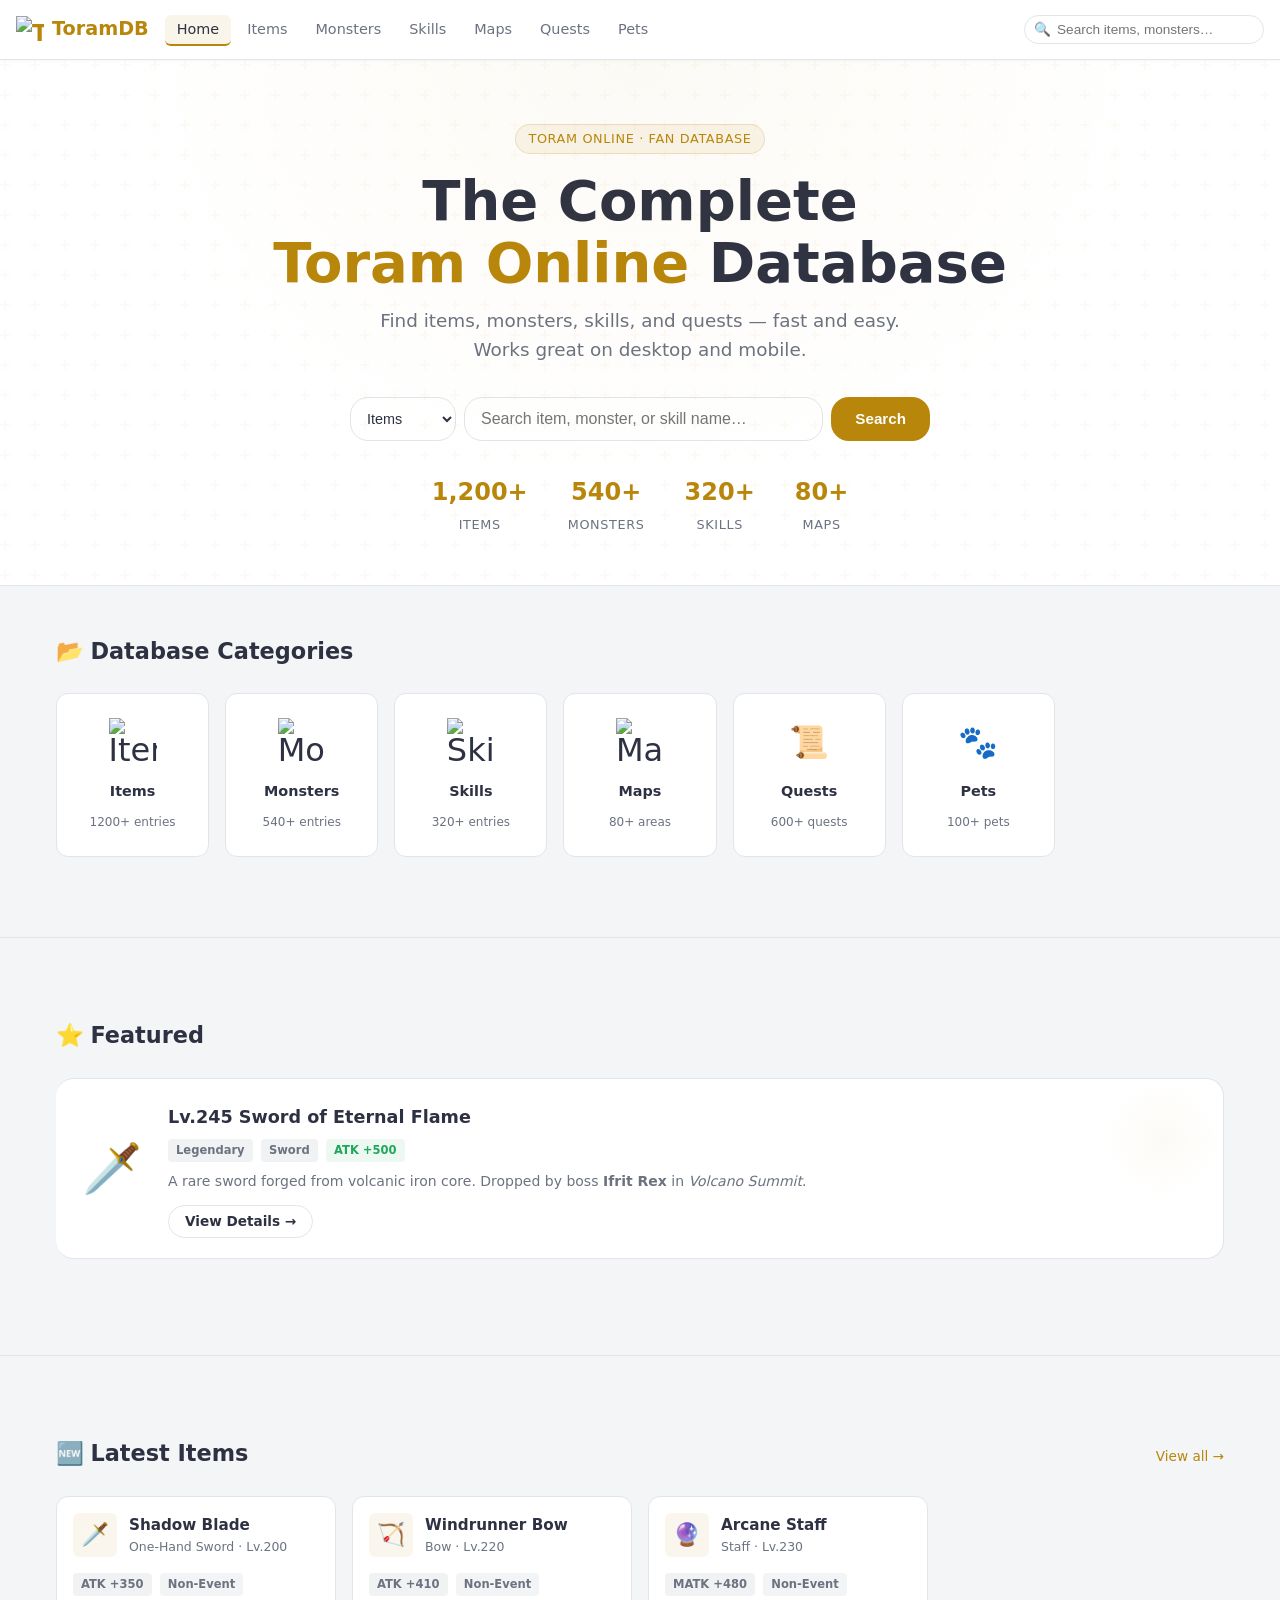
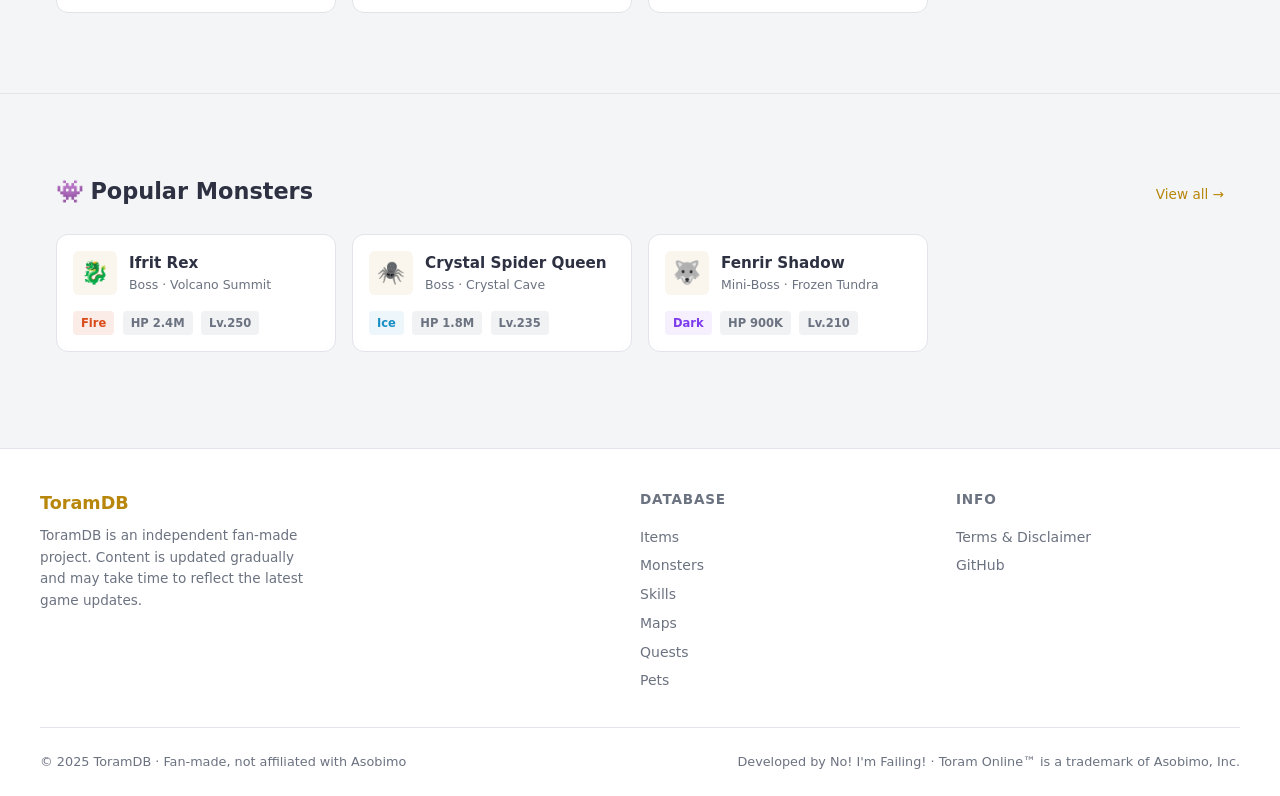
==== commit f28ae853: "fix: replace broken Equipment category card with Pets on homepage Equipment card linked to items.htm" ====
--- a/index.html
+++ b/index.html
@@ -154,10 +154,10 @@
           <span class="cat-name">Quests</span>
           <span class="cat-count">600+ quests</span>
         </a>
-        <a href="pages/items.html?category=equipment" class="cat-card" aria-label="Equipment database">
-          <span class="cat-icon"><img src="img/icons/equip_ico.png" alt="Equipment"></span>
-          <span class="cat-name">Equipment</span>
-          <span class="cat-count">400+ entries</span>
+        <a href="pages/pets.html" class="cat-card" aria-label="Pets database">
+          <span class="cat-icon">🐾</span>
+          <span class="cat-name">Pets</span>
+          <span class="cat-count">100+ pets</span>
         </a>
       </div>
     </div>
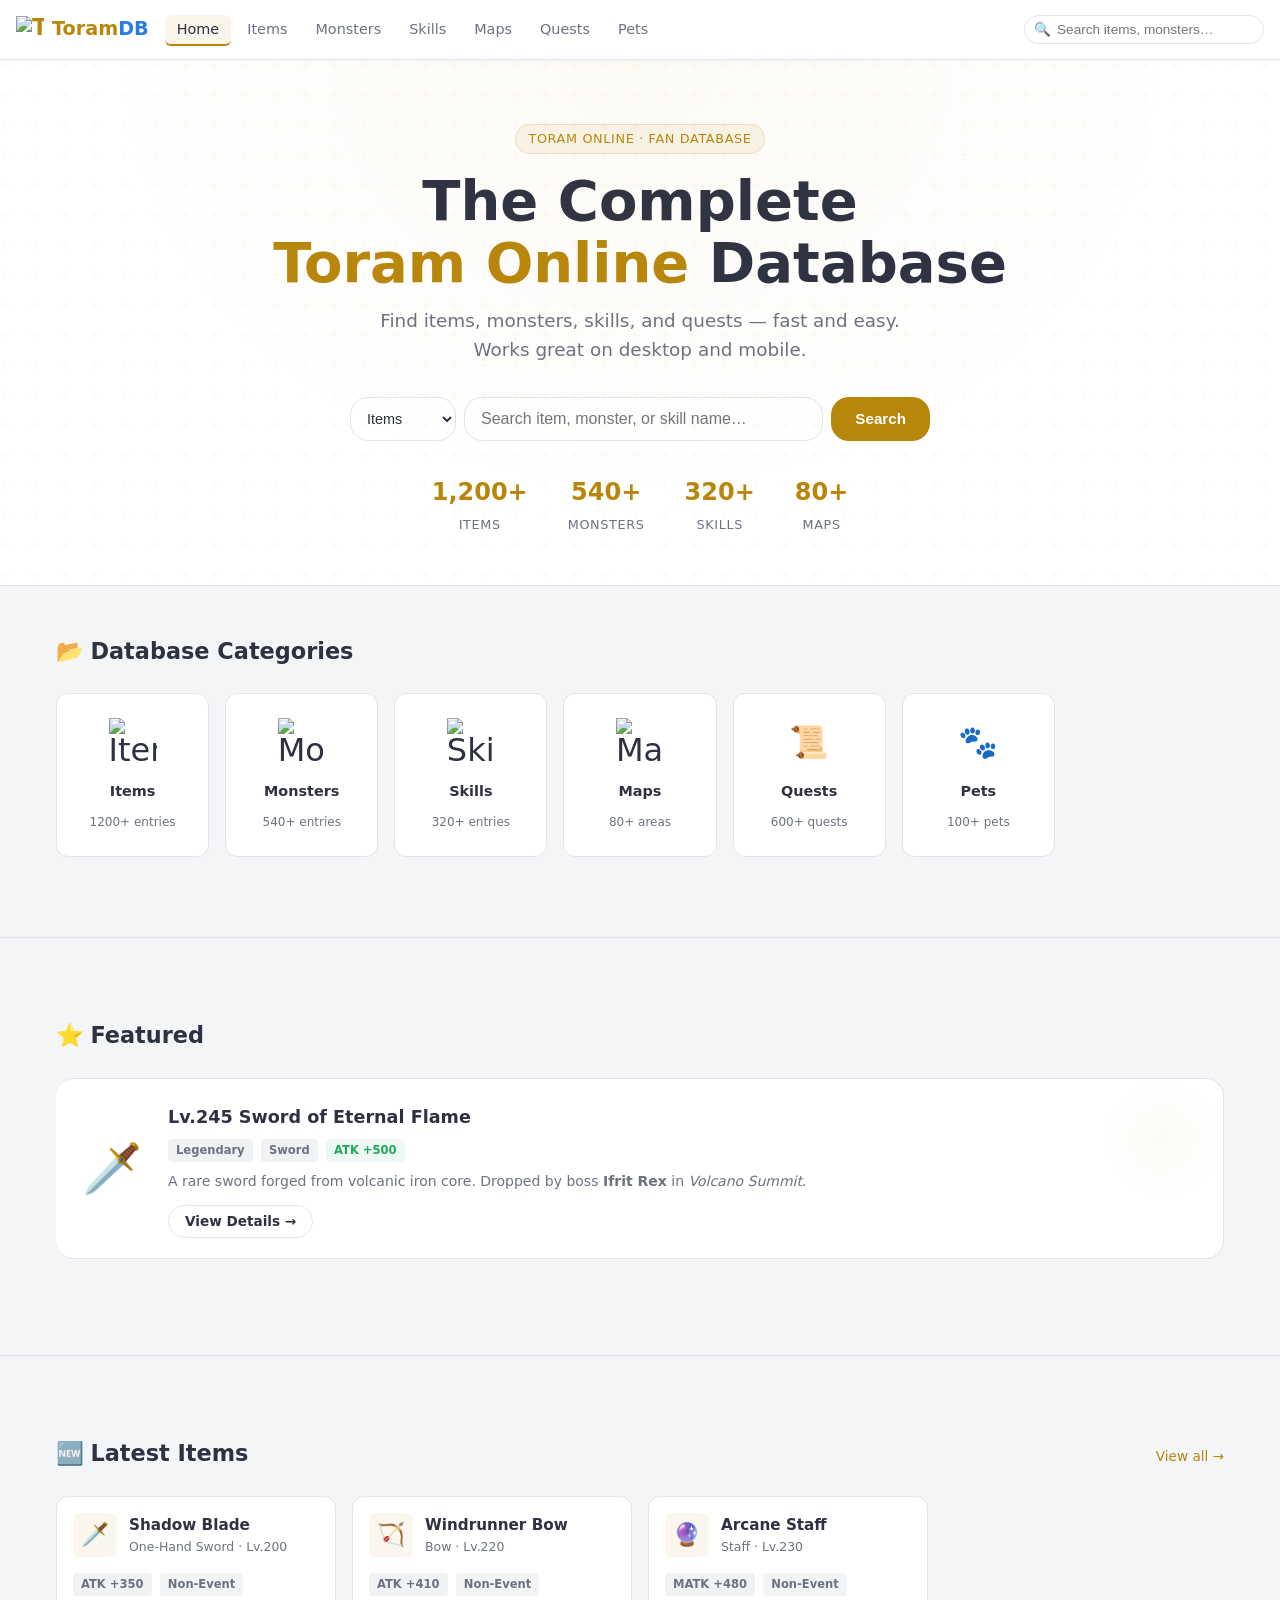
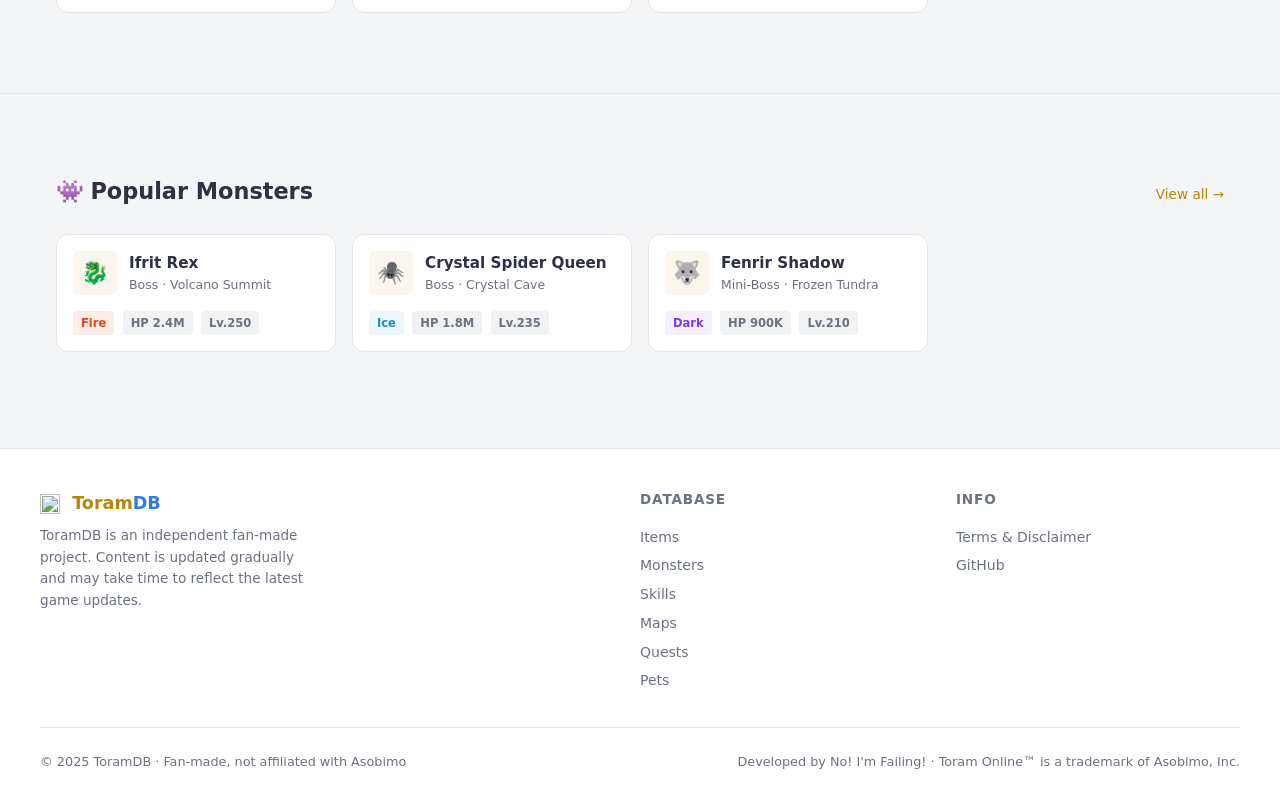
==== commit 3547c9d2: "feat: add Monster detail popup modal for Popular Monsters on homepage ## New file: js/monster-modal." ====
--- a/index.html
+++ b/index.html
@@ -255,7 +255,7 @@
       </div>
       <div class="data-grid" id="popularMonstersGrid">
 
-        <article class="data-card">
+        <article class="data-card" data-name="Ifrit Rex" style="cursor:pointer">
           <div class="data-card-header">
             <div class="data-card-icon">🐉</div>
             <div>
@@ -270,7 +270,7 @@
           </div>
         </article>
 
-        <article class="data-card">
+        <article class="data-card" data-name="Crystal Spider Queen" style="cursor:pointer">
           <div class="data-card-header">
             <div class="data-card-icon">🕷️</div>
             <div>
@@ -285,7 +285,7 @@
           </div>
         </article>
 
-        <article class="data-card">
+        <article class="data-card" data-name="Fenrir Shadow" style="cursor:pointer">
           <div class="data-card-header">
             <div class="data-card-icon">🐺</div>
             <div>
@@ -340,10 +340,13 @@
 
   <!-- Item detail modal -->
   <div id="itemModal"></div>
+  <!-- Monster detail modal -->
+  <div id="monsterModal"></div>
 
   <script src="js/sheets.js"></script>
   <script src="js/main.js"></script>
   <script src="js/modal.js"></script>
+  <script src="js/monster-modal.js"></script>
   <script>
     // Load homepage sections from Google Sheets (categories, featured, stats)
     ToramSheets.loadHomepage();
@@ -352,11 +355,16 @@
     ToramSheets.loadLatest('items', 'latestItemsGrid', 3);
 
     // Make Latest Items cards clickable → popup modal
-    // Use event delegation so it works with both static and dynamic cards
     document.getElementById('latestItemsGrid').addEventListener('click', function (e) {
       var card = e.target.closest('[data-name]');
       if (card) ItemModal.open(card.dataset.name);
     });
+
+    // Make Popular Monsters cards clickable → monster popup modal
+    document.getElementById('popularMonstersGrid').addEventListener('click', function (e) {
+      var card = e.target.closest('[data-name]');
+      if (card) MonsterModal.open(card.dataset.name);
+    });
   </script>
 </body>
 </html>
--- a/css/style.css
+++ b/css/style.css
@@ -1,5 +1,5 @@
 /* ============================================================
-   ToramCodex — Mobile-first stylesheet
+   ToramDB — Mobile-first stylesheet
    Theme: Soft Light RPG  |  Palette: Gray · White · Gold
    ============================================================ */
 
@@ -112,7 +112,20 @@
   white-space: nowrap;
 }
 
-.nav-brand .brand-icon { font-size: 1.4rem; }
+.nav-brand .brand-icon { font-size: 1.4rem; line-height: 1; }
+.nav-brand .brand-icon img { width: 28px; height: 28px; object-fit: contain; vertical-align: middle; }
+.brand-highlight { color: var(--accent-cyan); }
+
+/* Category card & mobile menu icon images */
+.cat-icon img { width: 48px; height: 48px; object-fit: contain; }
+.menu-icon { display: inline-block; width: 20px; height: 20px; object-fit: contain; vertical-align: middle; margin-right: 6px; }
+.hero-icon { width: 36px; height: 36px; object-fit: contain; vertical-align: middle; margin-right: 6px; }
+
+/* Mobile menu — icon + text on same row */
+#mobileMenu a { display: flex; align-items: center; gap: 6px; }
+
+/* Monster modal info bar */
+.mon-info-bar { display: flex; flex-wrap: wrap; gap: 6px; padding: .5rem 0; }
 
 .nav-links {
   display: flex;
@@ -542,6 +555,9 @@
 .tag.event      { background: rgba(212,122,10,.12); color: var(--tag-event); font-weight: 600; }
 .tag.non-event  { background: rgba(107,114,128,.08); color: var(--tag-non-event); }
 
+/* High-level monster gold badge (Lv ≥240) */
+.tag.gold       { background: rgba(184,134,11,.12); color: var(--accent-gold); font-weight: 600; }
+
 /* Monster type tags */
 .tag.mini-boss  { background: rgba(212,122,10,.12); color: #b45309; white-space: nowrap; }
 
@@ -659,6 +675,16 @@
   display: inline-flex;
   align-items: center;
   gap: 4px;
+}
+
+.pet-name {
+  display: inline-flex;
+  align-items: center;
+  gap: 6px;
+}
+
+#petsTable tr:hover {
+  background: var(--bg-base);
 }
 
 /* ============================================================
@@ -920,26 +946,25 @@
   }
   .table-wrap table tbody td:first-child::before { display: none; }
 
+  /* ---- Monsters card grid ---- */
   /* Level: full width */
-  .table-wrap table tbody td:nth-child(2) { grid-column: 1 / -1; }
-
+  #monstersTable td:nth-child(2) { grid-column: 1 / -1; }
   /* Diff & Type: side by side (auto 1fr 1fr) */
-
   /* Element & HP: side by side (auto 1fr 1fr) */
-
   /* Location: full width */
-  .table-wrap table tbody td:nth-child(7) { grid-column: 1 / -1; }
-
-  /* Drop: full width, stacked */
-  .table-wrap table tbody td:last-child {
+  #monstersTable td:nth-child(7) { grid-column: 1 / -1; }
+  /* Drop: full width */
+  #monstersTable td:last-child {
     grid-column: 1 / -1;
     border-top: 1px solid var(--border);
     padding-top: .4rem;
     margin-top: .2rem;
   }
-  .table-wrap table tbody td:last-child .tag {
-    font-size: .75rem;
-  }
+  #monstersTable td:last-child .tag { font-size: .75rem; }
+
+  /* ---- Pets card grid ---- */
+  /* Pet (img+name): full width (from td:first-child rule) */
+  /* Level & Spawn At: side by side (auto 1fr 1fr) */
 
   /* Other tables: keep simple */
   table:not(.table-wrap table) { font-size: .8rem; }
@@ -958,7 +983,7 @@
   box-shadow: 0 1px 3px rgba(0,0,0,.03);
 }
 
-.page-hero h1 { font-size: clamp(1.5rem, 4vw, 2.2rem); font-weight: 800; margin-bottom: .4rem; }
+.page-hero h1 { display: inline-flex; align-items: center; gap: 8px; font-size: clamp(1.5rem, 4vw, 2.2rem); font-weight: 800; margin-bottom: .4rem; }
 .page-hero p  { color: var(--text-secondary); font-size: .95rem; }
 
 /* ============================================================
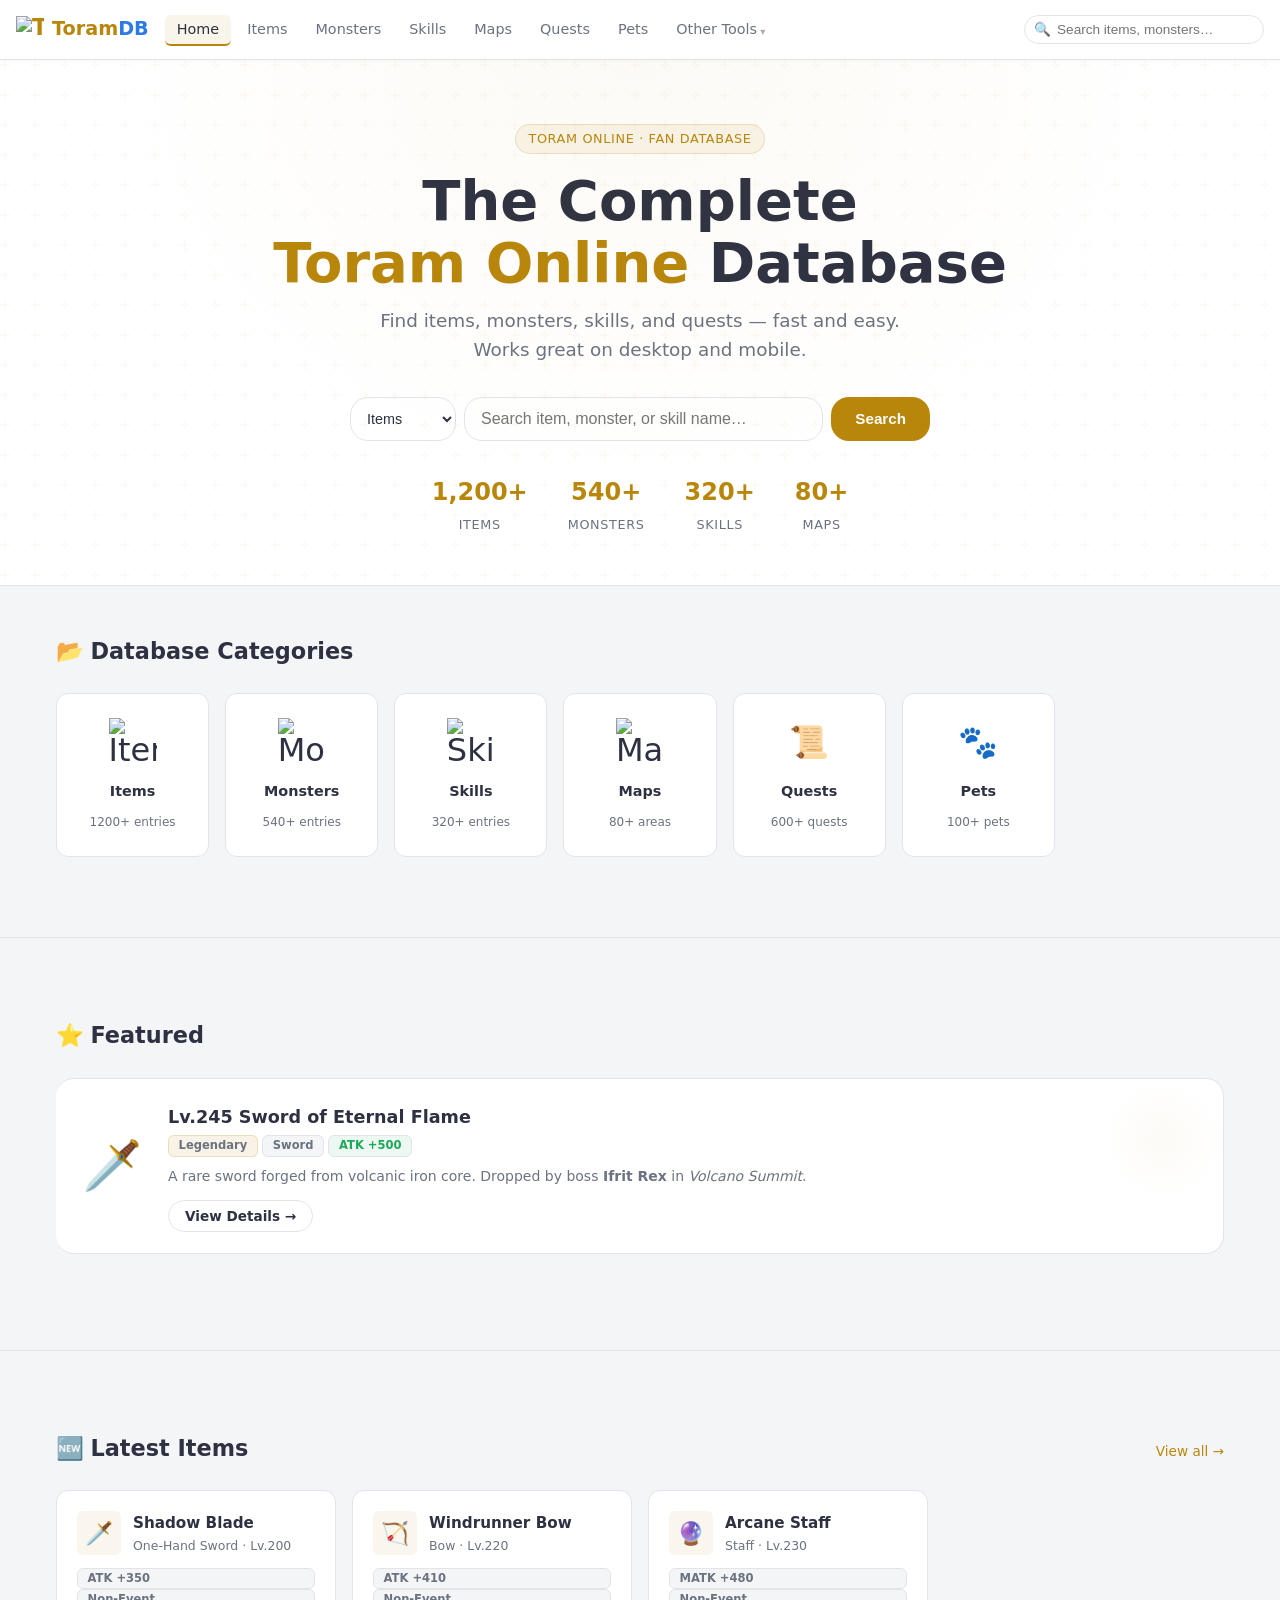
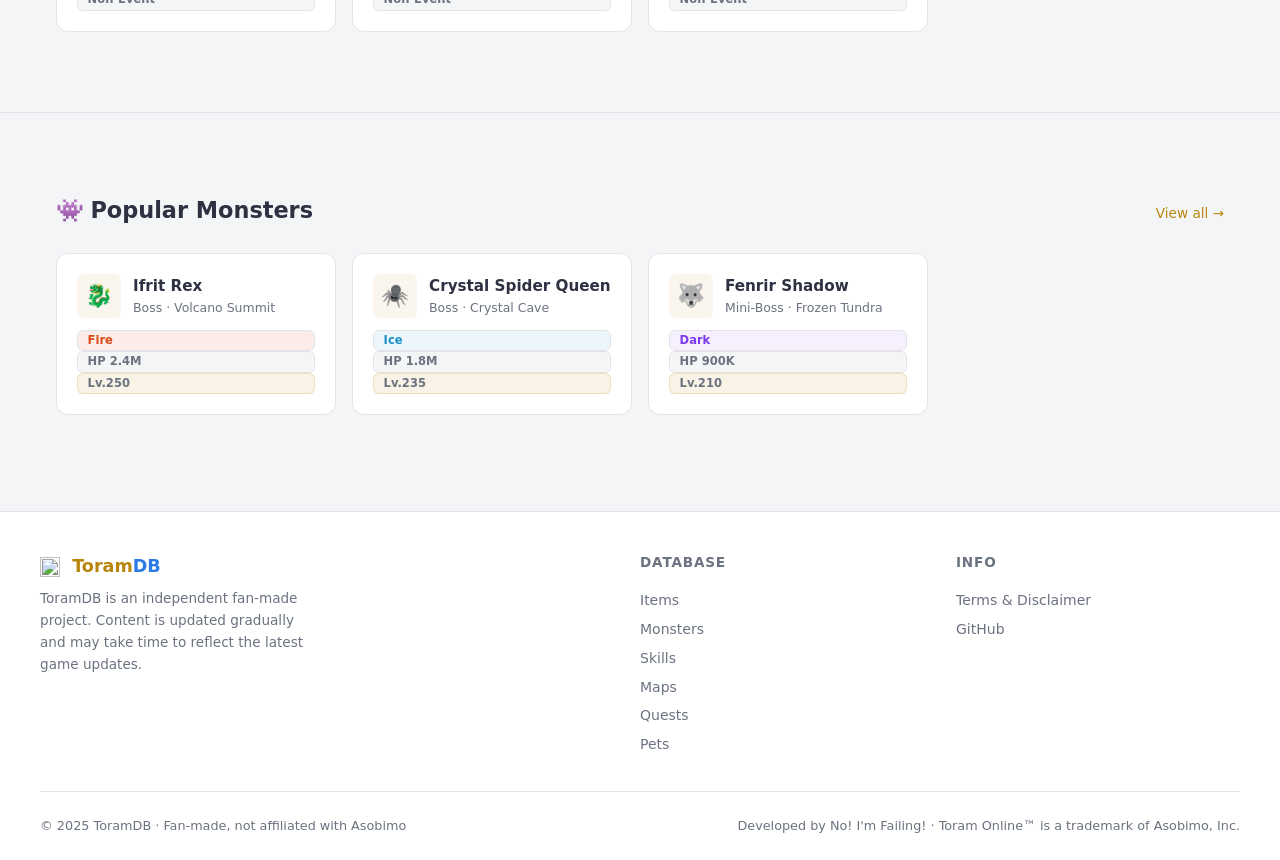
==== commit b327f725: "fix: item modal fetch bug and sync script versions v3.7" ====
--- a/index.html
+++ b/index.html
@@ -7,7 +7,7 @@
   <title>ToramDB — The Fan-made Toram Online Database</title>
   <link rel="stylesheet" href="css/style.css" />
   <!-- Favicon placeholder -->
-  <link rel="icon" href="data:image/svg+xml,<svg xmlns='http://www.w3.org/2000/svg' viewBox='0 0 100 100'><text y='.9em' font-size='90'>⚔️</text></svg>" />
+  <link rel="icon" type="image/x-icon" href="img/icons/favicon.ico" />
 </head>
 <body>
 
@@ -26,6 +26,12 @@
       <li><a href="pages/maps.html">Maps</a></li>
       <li><a href="pages/quests.html">Quests</a></li>
       <li><a href="pages/pets.html">Pets</a></li>
+      <li class="nav-dropdown">
+        <a href="javascript:void(0)">Other Tools</a>
+        <div class="nav-dropdown-content">
+          <a href="pages/calculator.html">🧮 Exp MQ Calculator</a>
+        </div>
+      </li>
     </ul>
 
     <div class="nav-search">
@@ -59,6 +65,7 @@
     <a href="pages/maps.html" role="menuitem"><img src="img/icons/maps_ico.png" class="menu-icon" alt=""> Maps</a>
     <a href="pages/quests.html" role="menuitem">📜 Quests</a>
     <a href="pages/pets.html" role="menuitem">🐾 Pets</a>
+    <a href="pages/calculator.html" role="menuitem">🧮 Exp MQ Calculator</a>
     <div class="mobile-search">
       <span class="search-icon">🔍</span>
       <input
@@ -343,10 +350,10 @@
   <!-- Monster detail modal -->
   <div id="monsterModal"></div>
 
-  <script src="js/sheets.js"></script>
-  <script src="js/main.js"></script>
-  <script src="js/modal.js"></script>
-  <script src="js/monster-modal.js"></script>
+  <script src="js/sheets.js?v=3.7"></script>
+  <script src="js/main.js?v=3.7"></script>
+  <script src="js/modal.js?v=3.7"></script>
+  <script src="js/monster-modal.js?v=3.7"></script>
   <script>
     // Load homepage sections from Google Sheets (categories, featured, stats)
     ToramSheets.loadHomepage();
@@ -357,7 +364,7 @@
     // Make Latest Items cards clickable → popup modal
     document.getElementById('latestItemsGrid').addEventListener('click', function (e) {
       var card = e.target.closest('[data-name]');
-      if (card) ItemModal.open(card.dataset.name);
+      if (card) ItemModal.open(card.dataset.name, card.dataset.itemIndex);
     });
 
     // Make Popular Monsters cards clickable → monster popup modal
--- a/css/style.css
+++ b/css/style.css
@@ -125,8 +125,66 @@
 #mobileMenu a { display: flex; align-items: center; gap: 6px; }
 
 /* Monster modal info bar */
-.mon-info-bar { display: flex; flex-wrap: wrap; gap: 6px; padding: .5rem 0; }
-
+.mon-info-bar { display: flex; flex-wrap: wrap; gap: 6px; padding: .5rem 1.25rem; }
+/* Enhancement Path (crysta items) */
+.enhancement-path {
+  display: flex;
+  flex-direction: column;
+  align-items: center;
+  gap: 0;
+  padding: 1rem 0;
+}
+.enhancement-step {
+  display: flex;
+  flex-direction: column;
+  align-items: center;
+  gap: .35rem;
+  padding: .75rem 1.5rem;
+  border-radius: 12px;
+  border: 2px solid transparent;
+  background: var(--bg-card, #f4f6f8);
+  transition: border-color .2s, box-shadow .2s, transform .15s;
+  min-width: 120px;
+}
+.enhancement-step:not(.enhancement-current):hover {
+  border-color: var(--accent-cyan, #2c7be5);
+  box-shadow: 0 2px 8px rgba(44,123,229,.15);
+  transform: translateY(-2px);
+}
+.enhancement-current {
+  border-color: var(--accent-cyan, #2c7be5);
+  box-shadow: 0 0 0 3px rgba(44,123,229,.18);
+  background: rgba(44,123,229,.06);
+}
+.enhancement-icon {
+  width: 48px; height: 48px;
+  display: flex; align-items: center; justify-content: center;
+  font-size: 1.8rem;
+}
+.enhancement-icon img { width: 48px; height: 48px; object-fit: contain; }
+.enhancement-name {
+  font-weight: 600; font-size: .9rem;
+  color: var(--text-primary, #1a1a2e);
+  text-align: center;
+}
+.enhancement-badge {
+  font-size: .7rem; font-weight: 700;
+  color: var(--accent-cyan, #2c7be5);
+  background: rgba(44,123,229,.1);
+  padding: 1px 8px; border-radius: 8px;
+}
+.enhancement-arrow {
+  font-size: 1.2rem; color: var(--text-muted, #888);
+  padding: .15rem 0; line-height: 1;
+}
+
+/* Clickable drop links in Monster Modal */
+.drop-link { transition: background .15s, color .15s; }
+.drop-link:hover { background: rgba(184,134,11,.06); border-radius: var(--radius-sm); }
+.drop-link:hover span:first-of-type { color: var(--accent); text-decoration: underline; }
+.drop-arrow { margin-left: auto; color: var(--text-secondary); font-size: .85rem; opacity: .4; transition: opacity .15s; }
+.drop-link:hover .drop-arrow { opacity: 1; color: var(--accent); }
+.drop-tag-link:hover { background: rgba(184,134,11,.18) !important; color: var(--accent) !important; text-decoration: underline; }
 .nav-links {
   display: flex;
   gap: .25rem;
@@ -141,11 +199,60 @@
   transition: color var(--transition), background var(--transition);
 }
 
+.nav-links img.menu-icon { width: 14px; height: 14px; vertical-align: middle; margin-right: 4px; }
 .nav-links a:hover,
 .nav-links a.active {
   color: var(--text-primary);
   background: rgba(184,134,11,.08);
   border-bottom: 2px solid var(--accent);
+}
+
+/* Dropdown */
+.nav-dropdown {
+  position: relative;
+  display: inline-block;
+}
+
+.nav-dropdown-content {
+  display: none;
+  position: absolute;
+  background-color: var(--bg-card);
+  min-width: 180px;
+  box-shadow: var(--shadow-lg);
+  border: 1px solid var(--border);
+  border-radius: var(--radius-md);
+  z-index: 100;
+  top: 100%;
+  left: 0;
+  margin-top: 5px;
+  overflow: hidden;
+}
+
+.nav-dropdown-content a {
+  color: var(--text-secondary);
+  padding: .75rem 1rem;
+  text-decoration: none;
+  display: flex;
+  align-items: center;
+  gap: 8px;
+  font-size: .85rem;
+  border-bottom: none !important;
+  border-radius: 0;
+}
+
+.nav-dropdown-content a:hover {
+  background-color: rgba(184,134,11,.08);
+  color: var(--text-primary);
+}
+
+.nav-dropdown:hover .nav-dropdown-content {
+  display: block;
+}
+
+.nav-dropdown > a::after {
+  content: ' ▾';
+  font-size: .7em;
+  opacity: .6;
 }
 
 .nav-search {
@@ -496,8 +603,13 @@
   background: var(--bg-card);
   border: 1px solid var(--border);
   border-radius: var(--radius-md);
-  padding: 1rem;
+  padding: 1.25rem;
   transition: border-color var(--transition), box-shadow var(--transition);
+  display: flex;
+  flex-direction: column;
+  height: 100%;
+  position: relative;
+  overflow: hidden;
 }
 
 .data-card { cursor: pointer; }
@@ -537,23 +649,121 @@
 .data-card-title { font-weight: 600; font-size: .95rem; }
 .data-card-subtitle { font-size: .78rem; color: var(--text-secondary); }
 
-.data-card-body { font-size: .85rem; color: var(--text-secondary); }
+.data-card-body { 
+  font-size: .85rem; 
+  color: var(--text-secondary);
+  flex: 1;
+  display: flex;
+  flex-direction: column;
+}
 
 .tag {
   display: inline-block;
-  padding: .15rem .5rem;
+  font-size: .72rem;
+  font-weight: 700;
+  padding: .25rem .6rem;
+  border-radius: 6px;
+  background: var(--bg-base);
+  color: var(--text-secondary);
+  border: 1px solid var(--border);
+  vertical-align: middle;
+  line-height: 1;
+}
+
+.tag-row {
+  display: flex;
+  flex-direction: row;
+  flex-wrap: wrap;
+  gap: 0.4rem;
+  align-items: center;
+  margin-bottom: 0.25rem;
+}
+
+.tag.legendary { background: rgba(184,134,11,.1); color: var(--rarity-legendary); border-color: rgba(184,134,11,.2); }
+.tag.epic { background: rgba(124,58,237,.1); color: var(--rarity-epic); border-color: rgba(124,58,237,.2); }
+
+/* Quest Specific Enhancements */
+.tag-ch, .tag-type {
+  display: inline-flex;
+  align-items: center;
+  padding: .25rem .6rem;
+  font-size: .75rem;
+  font-weight: 700;
   border-radius: 4px;
-  font-size: .72rem;
+  line-height: 1;
+}
+
+.tag-ch {
+  background: rgba(0, 123, 255, 0.1);
+  color: #007bff;
+  border: 1px solid rgba(0, 123, 255, 0.2);
+}
+
+.tag-type {
+  background: var(--bg-card-hover);
+  color: var(--text-muted);
+  border: 1px solid var(--border);
+  text-transform: uppercase;
+  letter-spacing: 0.5px;
+}
+
+.boss-link {
+  color: var(--accent);
+  font-weight: 700;
+  text-decoration: none;
+  border-bottom: 2px solid transparent;
+  transition: all 0.2s ease;
+}
+
+.boss-link:hover {
+  border-bottom-color: var(--accent);
+  filter: brightness(1.1);
+}
+
+.reward-box {
+  margin-top: auto;
+  padding: 0.75rem;
+  background: #fffbef;
+  border-radius: 8px;
+  border: 1px dashed rgba(184, 134, 11, 0.3);
+  font-size: 0.82rem;
+  position: relative;
+  margin-bottom: 0.75rem;
+}
+
+.reward-box strong { color: #92400e; display: block; margin-bottom: 2px; font-size: 0.75rem; text-transform: uppercase; letter-spacing: 0.02em; }
+.reward-value { color: #b45309; font-weight: 700; font-size: 0.88rem; }
+
+.quest-desc {
+  font-size: 0.78rem;
+  color: var(--text-secondary);
+  line-height: 1.4;
+  margin-bottom: 0.75rem;
+  padding: 0.4rem 0.6rem;
+  background: var(--bg-base);
+  border-radius: 6px;
+  border-left: 3px solid var(--border);
+}
+
+.btn-tiny {
+  display: inline-block;
+  padding: 0.2rem 0.5rem;
+  background: var(--bg-card-hover);
+  border: 1px solid var(--border);
+  border-radius: 4px;
+  font-size: 0.72rem;
   font-weight: 600;
-  background: rgba(141,147,165,.12);
-  color: var(--text-secondary);
-  margin-right: .25rem;
-  margin-top: .25rem;
-}
-
-/* Event / Non-Event tags */
-.tag.event      { background: rgba(212,122,10,.12); color: var(--tag-event); font-weight: 600; }
-.tag.non-event  { background: rgba(107,114,128,.08); color: var(--tag-non-event); }
+  color: var(--text-secondary);
+  text-decoration: none;
+  transition: all var(--transition);
+  margin-top: 0.5rem;
+}
+
+.btn-tiny:hover {
+  background: var(--accent);
+  color: #fff;
+  border-color: var(--accent);
+}
 
 /* High-level monster gold badge (Lv ≥240) */
 .tag.gold       { background: rgba(184,134,11,.12); color: var(--accent-gold); font-weight: 600; }
@@ -1079,6 +1289,7 @@
 }
 
 .price-tag.spina { border-color: var(--accent); color: var(--accent); }
+.price-tag.material { border-color: var(--el-wind); color: var(--el-wind); }
 
 /* Detail Tabs */
 .detail-tabs {
@@ -1316,3 +1527,361 @@
 
 #backToTop.visible { display: flex; }
 #backToTop:hover   { transform: translateY(-2px); }
+
+/* ============================================================
+   PAGINATION STYLES
+   ============================================================ */
+.pagination {
+  display: flex;
+  justify-content: center;
+  align-items: center;
+  gap: 0.5rem;
+  margin: 3rem 0;
+  flex-wrap: wrap;
+}
+
+.page-btn {
+  min-width: 40px;
+  height: 40px;
+  display: flex;
+  align-items: center;
+  justify-content: center;
+  padding: 0 1rem;
+  background: var(--bg-card);
+  border: 1px solid var(--border);
+  border-radius: var(--radius-sm);
+  color: var(--text-primary);
+  font-weight: 600;
+  font-size: 0.9rem;
+  cursor: pointer;
+  transition: all var(--transition);
+}
+
+.page-btn:hover:not(:disabled) {
+  border-color: var(--accent);
+  color: var(--accent);
+  background: var(--bg-card-hover);
+  transform: translateY(-2px);
+}
+
+.page-btn.active {
+  background: var(--accent);
+  color: #fff;
+  border-color: var(--accent);
+  box-shadow: 0 4px 12px rgba(184,134,11,0.2);
+}
+
+.page-btn:disabled {
+  opacity: 0.4;
+  cursor: not-allowed;
+}
+
+@media (max-width: 480px) {
+  .pagination {
+    gap: 0.35rem;
+    margin: 2rem 0;
+  }
+  .page-btn {
+    min-width: 36px;
+    height: 36px;
+    padding: 0 0.5rem;
+    font-size: 0.85rem;
+  }
+}
+
+/* ============================================================
+   MONSTER REDESIGN (Card & Enhanced Modal)
+   ============================================================ */
+.monster-grid {
+  display: grid;
+  grid-template-columns: repeat(auto-fill, minmax(300px, 1fr));
+  gap: 1.25rem;
+  margin-bottom: 2rem;
+}
+
+.monster-card {
+  background: var(--bg-card);
+  border: 1px solid var(--border);
+  border-radius: var(--radius-lg);
+  padding: 1.25rem;
+  display: flex;
+  flex-direction: column;
+  gap: 0.75rem;
+  transition: all var(--transition);
+  box-shadow: 0 2px 8px rgba(0,0,0,.04);
+}
+
+.monster-card:hover {
+  transform: translateY(-4px);
+  box-shadow: 0 8px 24px rgba(0,0,0,.08);
+  border-color: var(--accent);
+}
+
+.monster-card-header {
+  display: flex;
+  align-items: center;
+  gap: 0.75rem;
+}
+
+.monster-card-icon {
+  width: 40px;
+  height: 40px;
+  flex-shrink: 0;
+}
+
+.monster-card-icon img {
+  width: 100%;
+  height: 100%;
+  object-fit: contain;
+}
+
+.monster-card-name {
+  font-size: 1.15rem;
+  font-weight: 700;
+  color: var(--text-primary);
+}
+
+.monster-card-badges {
+  display: flex;
+  flex-wrap: wrap;
+  gap: 0.5rem;
+}
+
+.m-badge {
+  display: inline-flex;
+  align-items: center;
+  gap: 4px;
+  padding: 4px 10px;
+  border-radius: 10px;
+  font-size: 0.8rem;
+  font-weight: 600;
+  background: var(--bg-base);
+  border: 1px solid var(--border);
+}
+
+.m-badge.lv { background: #f8fafc; color: #64748b; }
+.m-badge.diff { background: #fffbeb; color: #92400e; border-color: #fef3c7; }
+.m-badge.hp { background: #fef2f2; color: #991b1b; border-color: #fee2e2; }
+
+/* Element Colors */
+.m-badge.elem-fire { background: #fef2f2; color: #991b1b; border-color: #fee2e2; }
+.m-badge.elem-water, .m-badge.elem-ice { background: #eff6ff; color: #1e40af; border-color: #dbeafe; }
+.m-badge.elem-wind { background: #f0fdf4; color: #166534; border-color: #dcfce7; }
+.m-badge.elem-earth { background: #fefce8; color: #854d0e; border-color: #fef9c3; }
+.m-badge.elem-dark { background: #faf5ff; color: #6b21a8; border-color: #f3e8ff; }
+.m-badge.elem-light { background: #fffcf0; color: #9a3412; border-color: #fef3c7; }
+.m-badge.elem-neutral { background: #f8fafc; color: #475569; border-color: #e2e8f0; }
+
+.m-location {
+  display: flex;
+  align-items: center;
+  gap: 6px;
+  font-size: 0.9rem;
+  color: #d97706; /* Amber-600 */
+}
+
+.m-drops-section {
+  border-top: 1px solid #f1f5f9;
+  padding-top: 0.75rem;
+}
+
+.m-drops-title {
+  font-size: 0.85rem;
+  font-weight: 600;
+  color: #94a3b8;
+  margin-bottom: 0.5rem;
+  display: flex;
+  align-items: center;
+  gap: 4px;
+}
+
+.m-drop-list {
+  display: flex;
+  flex-direction: column;
+  gap: 0.4rem;
+}
+
+.m-drop-item {
+  display: flex;
+  align-items: center;
+  gap: 12px;
+  padding: 10px;
+  background: #fff;
+  border-bottom: 1px solid #f1f5f9;
+  font-size: 0.95rem;
+  color: var(--text-primary);
+  cursor: pointer;
+  transition: background var(--transition);
+}
+
+.m-drop-item:last-child {
+  border-bottom: none;
+}
+
+.m-drop-item:hover {
+  background: #f8fafc;
+}
+
+.m-drop-icon {
+  width: 40px;
+  height: 40px;
+  background: #f1f5f9;
+  border-radius: 8px;
+  display: flex;
+  align-items: center;
+  justify-content: center;
+  font-size: 1.2rem;
+  flex-shrink: 0;
+  overflow: hidden;
+}
+
+.m-drop-icon img {
+  width: 100%;
+  height: 100%;
+  object-fit: contain;
+}
+
+.m-drop-text {
+  flex: 1;
+}
+
+.m-drop-arrow {
+  color: #cbd5e1;
+  font-size: 0.8rem;
+}
+
+.m-drop-item-icon {
+  width: 20px;
+  height: 20px;
+  object-fit: contain;
+}
+
+.m-more-drops {
+  display: block;
+  text-align: right;
+  font-size: 0.8rem;
+  color: #64748b;
+  margin-top: 0.4rem;
+  cursor: pointer;
+}
+
+.m-card-actions {
+  display: grid;
+  grid-template-columns: 1fr 1fr;
+  gap: 0.5rem;
+  margin-top: auto;
+}
+
+.m-btn {
+  display: flex;
+  align-items: center;
+  justify-content: center;
+  gap: 6px;
+  padding: 10px;
+  border-radius: 12px;
+  font-size: 0.9rem;
+  font-weight: 700;
+  border: none;
+  cursor: pointer;
+  transition: transform 0.1s;
+}
+
+.m-btn:active { transform: scale(0.97); }
+
+.m-btn-details {
+  background: #d99c1d;
+  color: #fff;
+}
+
+.m-btn-compare {
+  background: #3b82f6;
+  color: #fff;
+}
+
+/* Enhanced Modal Styles */
+.modal-diff-tabs {
+  display: flex;
+  gap: 0.5rem;
+  padding: 1rem 1.25rem 0.5rem;
+  overflow-x: auto;
+  scrollbar-width: none;
+}
+.modal-diff-tabs::-webkit-scrollbar { display: none; }
+
+.modal-diff-tab {
+  padding: 6px 14px;
+  background: #f1f5f9;
+  border-radius: 8px;
+  font-size: 0.85rem;
+  font-weight: 600;
+  color: #64748b;
+  border: 1px solid transparent;
+  cursor: pointer;
+  white-space: nowrap;
+}
+
+.modal-diff-tab.active {
+  background: #fffbeb;
+  color: #b45309;
+  border-color: #fde68a;
+}
+
+.modal-nav-tabs {
+  display: flex;
+  border-bottom: 1px solid #e2e8f0;
+  margin-top: 0.5rem;
+}
+
+.modal-nav-tab {
+  flex: 1;
+  padding: 12px;
+  text-align: center;
+  font-size: 0.9rem;
+  font-weight: 600;
+  color: #94a3b8;
+  cursor: pointer;
+  position: relative;
+}
+
+.modal-nav-tab.active {
+  color: #d97706;
+}
+
+.modal-nav-tab.active::after {
+  content: '';
+  position: absolute;
+  bottom: -1px;
+  left: 20%;
+  right: 20%;
+  height: 2px;
+  background: #d97706;
+}
+
+.compare-row {
+  display: flex;
+  align-items: center;
+  justify-content: space-between;
+  padding: 12px 1rem;
+  background: #f8fafc;
+  border-radius: 12px;
+  margin-bottom: 0.5rem;
+  border: 1px solid transparent;
+}
+
+.compare-row.current {
+  background: #fffbeb;
+  border-color: #fde68a;
+}
+
+.compare-diff-info {
+  display: flex;
+  align-items: center;
+  gap: 8px;
+  font-weight: 600;
+}
+
+.compare-hp {
+  font-family: var(--font-mono);
+  font-weight: 700;
+  color: #334155;
+}
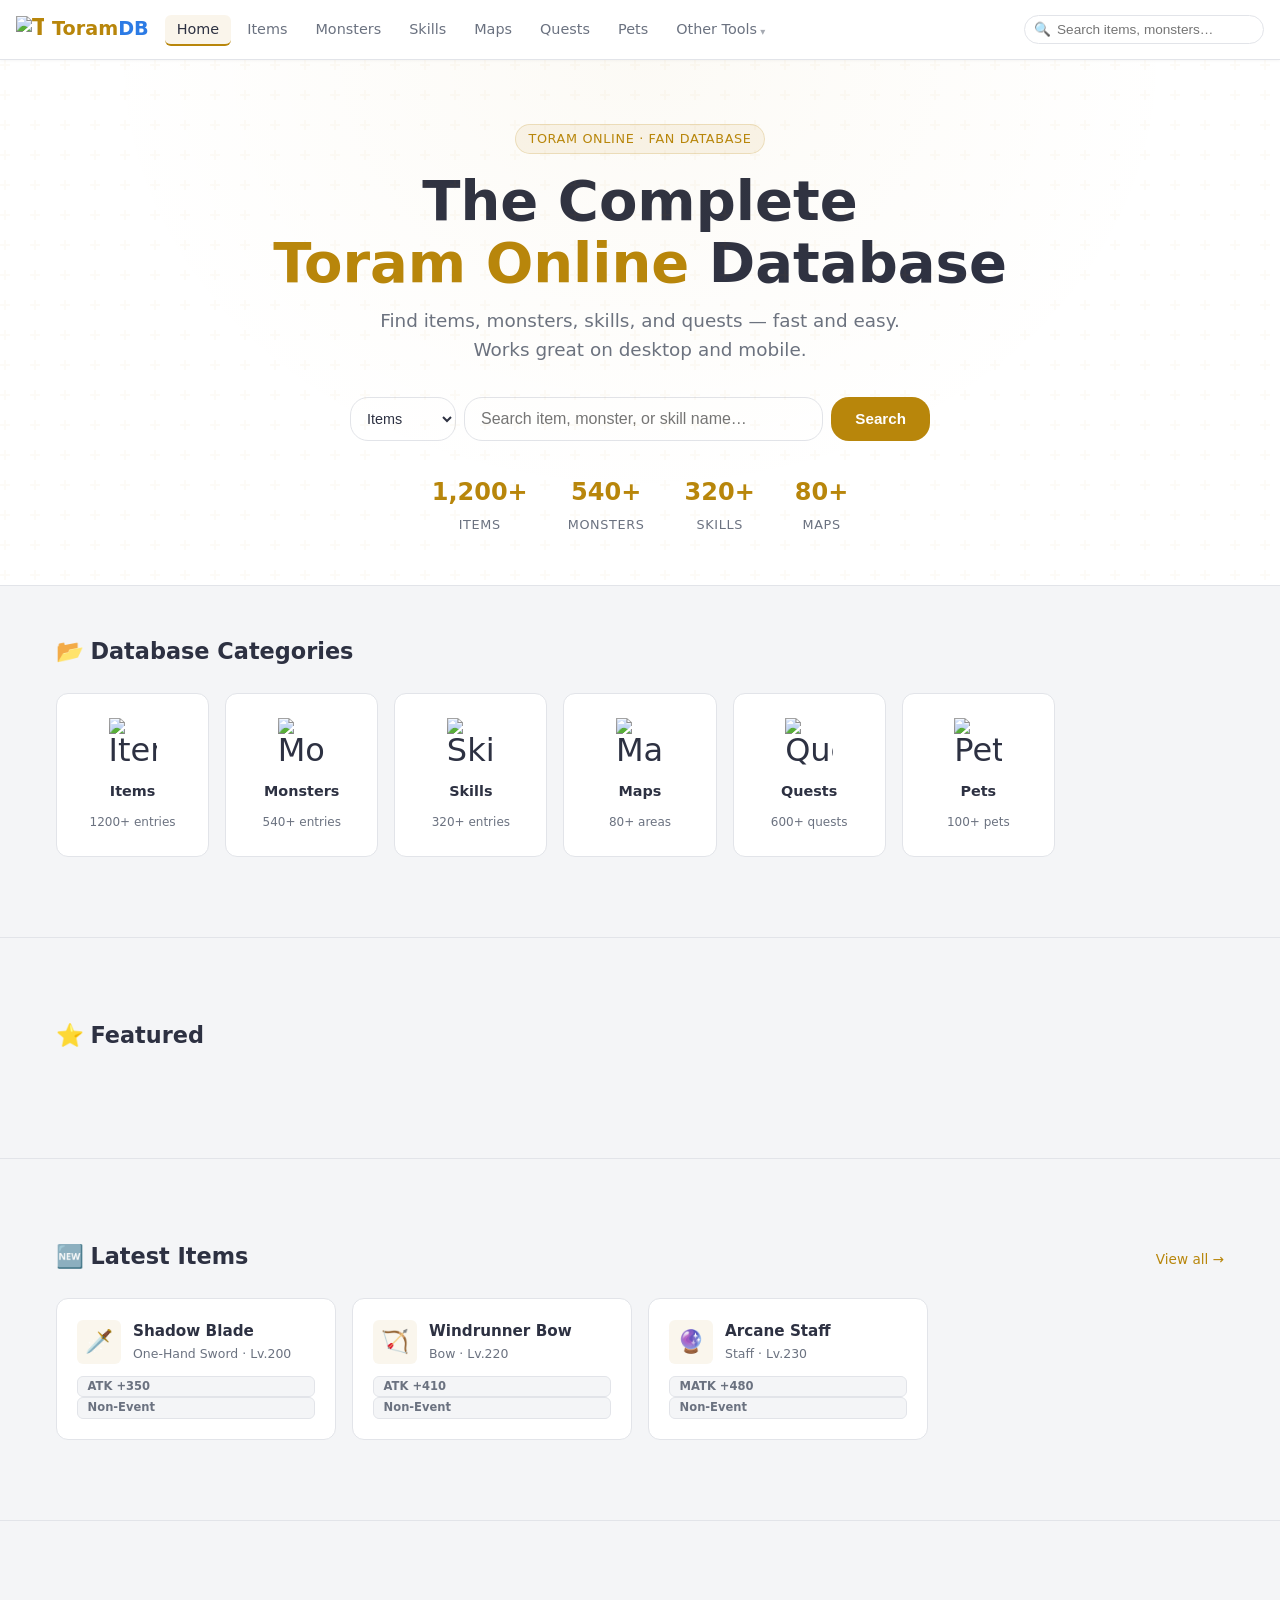
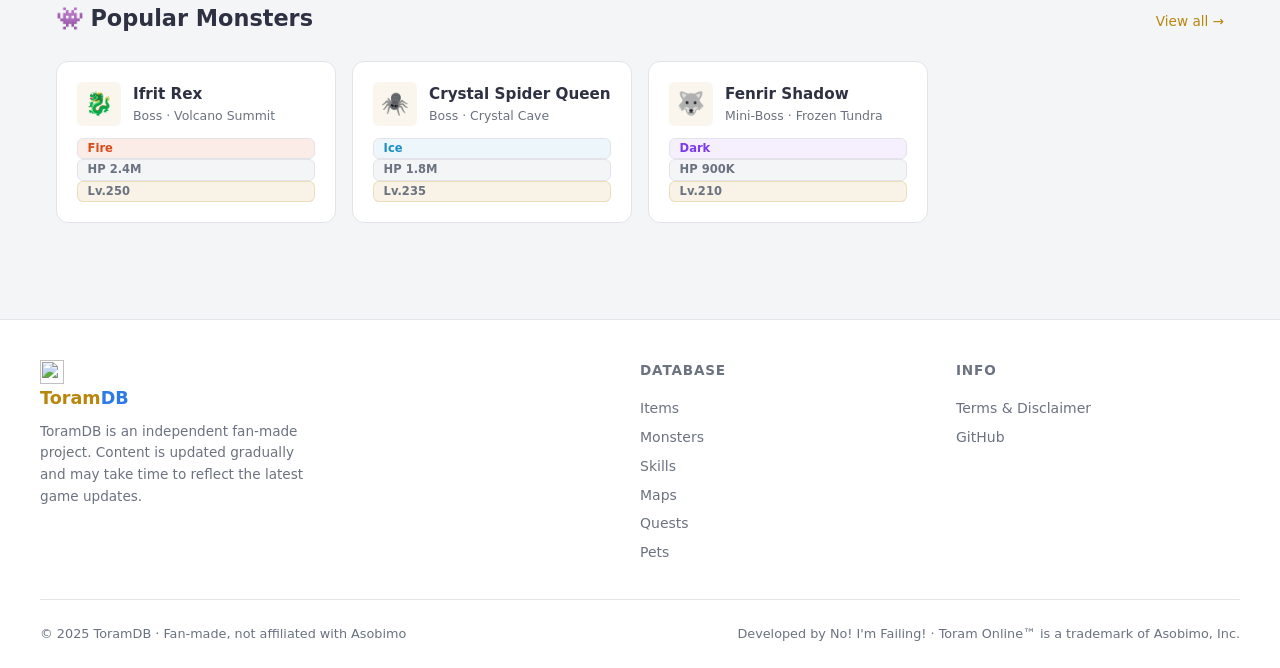
==== commit 4a7d1578: "style: mobile menu refinement and icon standardization v3.18" ====
--- a/index.html
+++ b/index.html
@@ -58,14 +58,14 @@
 
   <!-- Mobile Menu -->
   <div class="mobile-menu" id="mobileMenu" role="menu">
-    <a href="index.html" role="menuitem">🏠 Home</a>
+    <a href="index.html" role="menuitem"><span class="menu-icon">🏠</span> Home</a>
     <a href="pages/items.html" role="menuitem"><img src="img/icons/items_ico.png" class="menu-icon" alt=""> Items</a>
     <a href="pages/monsters.html" role="menuitem"><img src="img/icons/monsters_ico.png" class="menu-icon" alt=""> Monsters</a>
     <a href="pages/skills.html" role="menuitem"><img src="img/icons/skills_ico.png" class="menu-icon" alt=""> Skills</a>
     <a href="pages/maps.html" role="menuitem"><img src="img/icons/maps_ico.png" class="menu-icon" alt=""> Maps</a>
-    <a href="pages/quests.html" role="menuitem">📜 Quests</a>
-    <a href="pages/pets.html" role="menuitem">🐾 Pets</a>
-    <a href="pages/calculator.html" role="menuitem">🧮 Exp MQ Calculator</a>
+    <a href="pages/quests.html" role="menuitem"><img src="img/icons/quest_ico.png" class="menu-icon" alt=""> Quests</a>
+    <a href="pages/pets.html" role="menuitem"><img src="img/icons/pets_ico.png" class="menu-icon" alt=""> Pets</a>
+    <a href="pages/calculator.html" role="menuitem"><span class="menu-icon">🧮</span> Exp MQ Calculator</a>
     <div class="mobile-search">
       <span class="search-icon">🔍</span>
       <input
@@ -157,12 +157,12 @@
           <span class="cat-count">80+ areas</span>
         </a>
         <a href="pages/quests.html" class="cat-card" aria-label="Quests database">
-          <span class="cat-icon">📜</span>
+          <span class="cat-icon"><img src="img/icons/quest_ico.png" alt="Quests"></span>
           <span class="cat-name">Quests</span>
           <span class="cat-count">600+ quests</span>
         </a>
         <a href="pages/pets.html" class="cat-card" aria-label="Pets database">
-          <span class="cat-icon">🐾</span>
+          <span class="cat-icon"><img src="img/icons/pets_ico.png" alt="Pets"></span>
           <span class="cat-name">Pets</span>
           <span class="cat-count">100+ pets</span>
         </a>
@@ -177,24 +177,7 @@
         <h2 class="section-title"><span class="icon">⭐</span>Featured</h2>
       </div>
 
-      <div class="spotlight-card" id="spotlightCard">
-        <div class="spotlight-icon">🗡️</div>
-        <div class="spotlight-info">
-          <p class="title">Lv.245 Sword of Eternal Flame</p>
-          <p class="meta">
-            <span class="tag legendary">Legendary</span>
-            <span class="tag">Sword</span>
-            <span class="tag green">ATK +500</span>
-          </p>
-          <p class="text-muted" style="font-size:.875rem">
-            A rare sword forged from volcanic iron core.
-            Dropped by boss <strong>Ifrit Rex</strong> in <em>Volcano Summit</em>.
-          </p>
-          <div class="mt-2">
-            <a href="pages/items.html" class="btn btn-outline" style="font-size:.85rem;padding:.45rem 1rem">View Details →</a>
-          </div>
-        </div>
-      </div>
+      <div class="data-grid" id="spotlightGrid"></div>
     </div>
 
     <hr class="divider" />
@@ -350,10 +333,10 @@
   <!-- Monster detail modal -->
   <div id="monsterModal"></div>
 
-  <script src="js/sheets.js?v=3.7"></script>
-  <script src="js/main.js?v=3.7"></script>
-  <script src="js/modal.js?v=3.7"></script>
-  <script src="js/monster-modal.js?v=3.7"></script>
+  <script src="js/sheets.js?v=3.18"></script>
+  <script src="js/main.js?v=3.18"></script>
+  <script src="js/modal.js?v=3.18"></script>
+  <script src="js/monster-modal.js?v=3.18"></script>
   <script>
     // Load homepage sections from Google Sheets (categories, featured, stats)
     ToramSheets.loadHomepage();
--- a/css/style.css
+++ b/css/style.css
@@ -118,11 +118,29 @@
 
 /* Category card & mobile menu icon images */
 .cat-icon img { width: 48px; height: 48px; object-fit: contain; }
-.menu-icon { display: inline-block; width: 20px; height: 20px; object-fit: contain; vertical-align: middle; margin-right: 6px; }
+.menu-icon { 
+  display: flex; 
+  align-items: center; 
+  justify-content: center;
+  width: 24px; 
+  height: 24px; 
+  flex-shrink: 0;
+  object-fit: contain; 
+}
 .hero-icon { width: 36px; height: 36px; object-fit: contain; vertical-align: middle; margin-right: 6px; }
 
 /* Mobile menu — icon + text on same row */
-#mobileMenu a { display: flex; align-items: center; gap: 6px; }
+#mobileMenu a { 
+  display: flex; 
+  align-items: center; 
+  gap: 12px; 
+  padding: 12px 1rem;
+  border-bottom: 1px solid var(--border);
+  font-weight: 500;
+  transition: background var(--transition);
+}
+#mobileMenu a:hover { background: var(--bg-card-hover); }
+#mobileMenu a:last-of-type { border-bottom: none; }
 
 /* Monster modal info bar */
 .mon-info-bar { display: flex; flex-wrap: wrap; gap: 6px; padding: .5rem 1.25rem; }
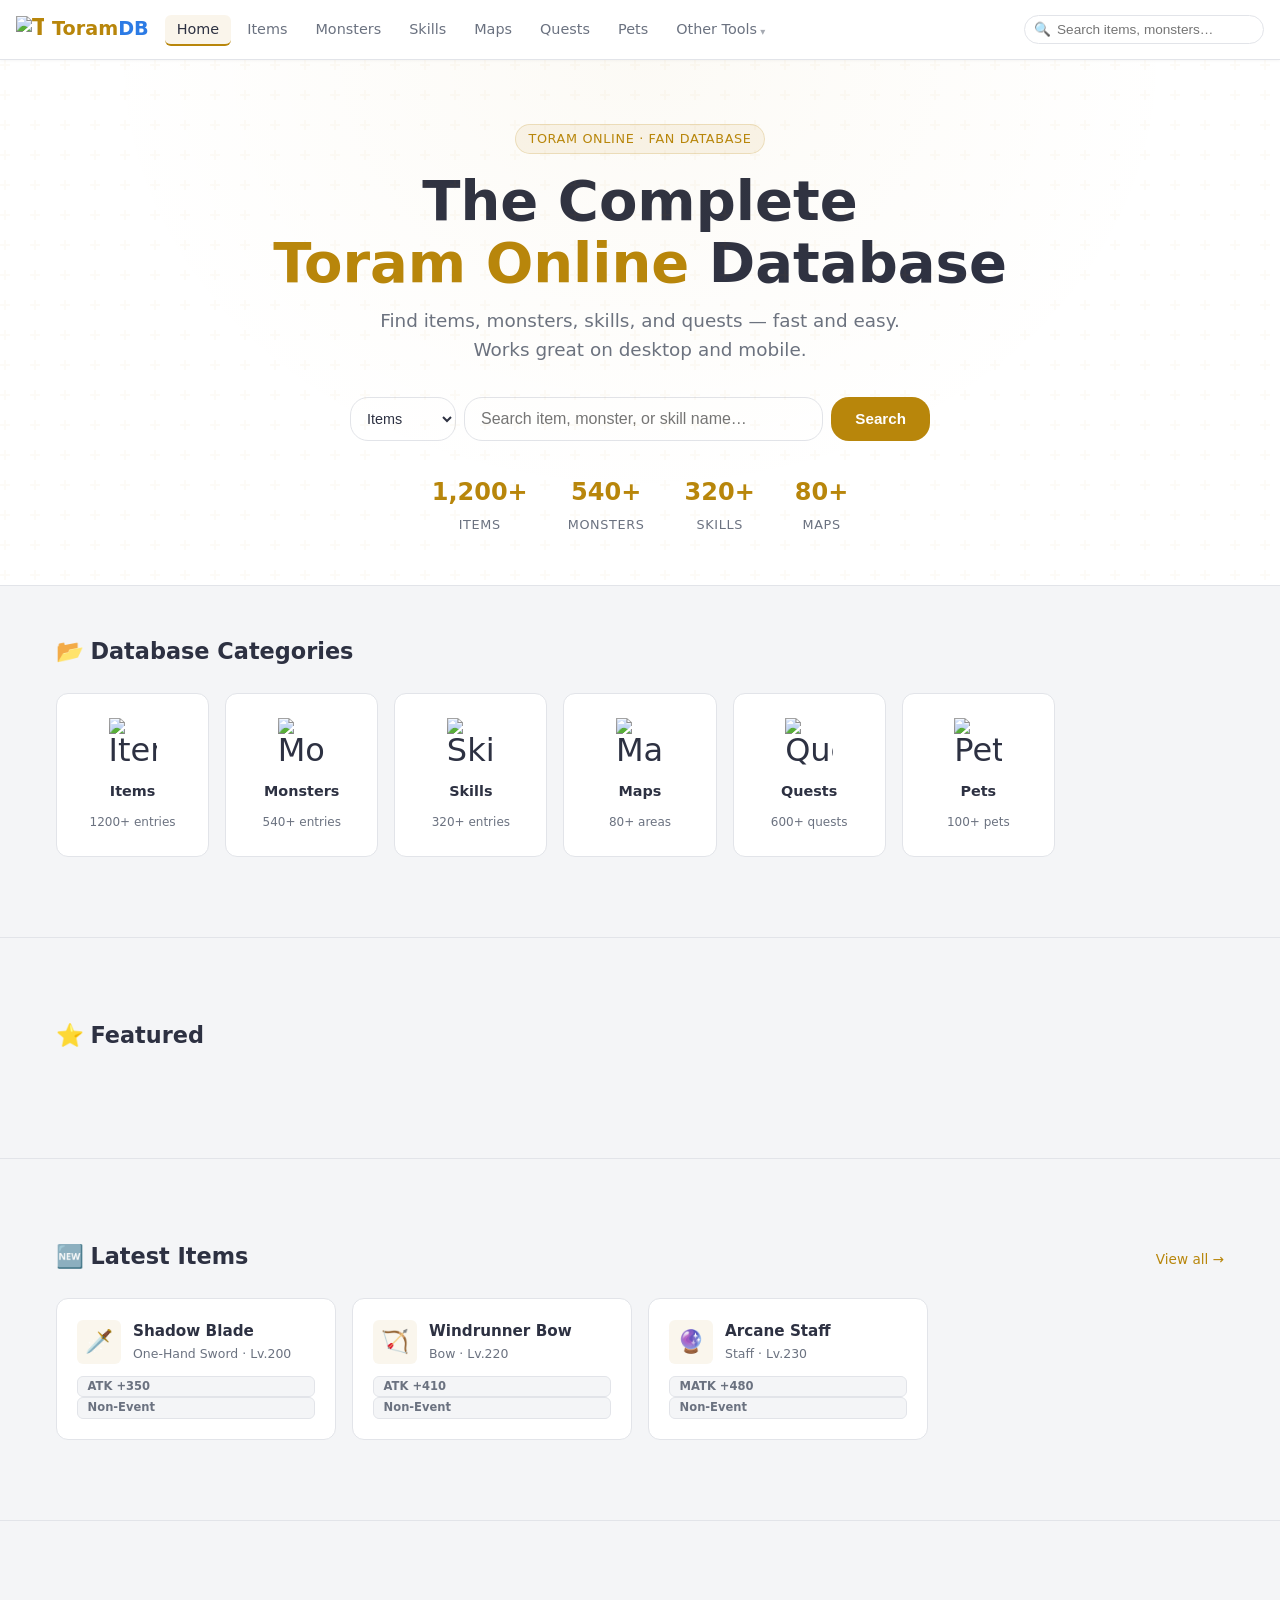
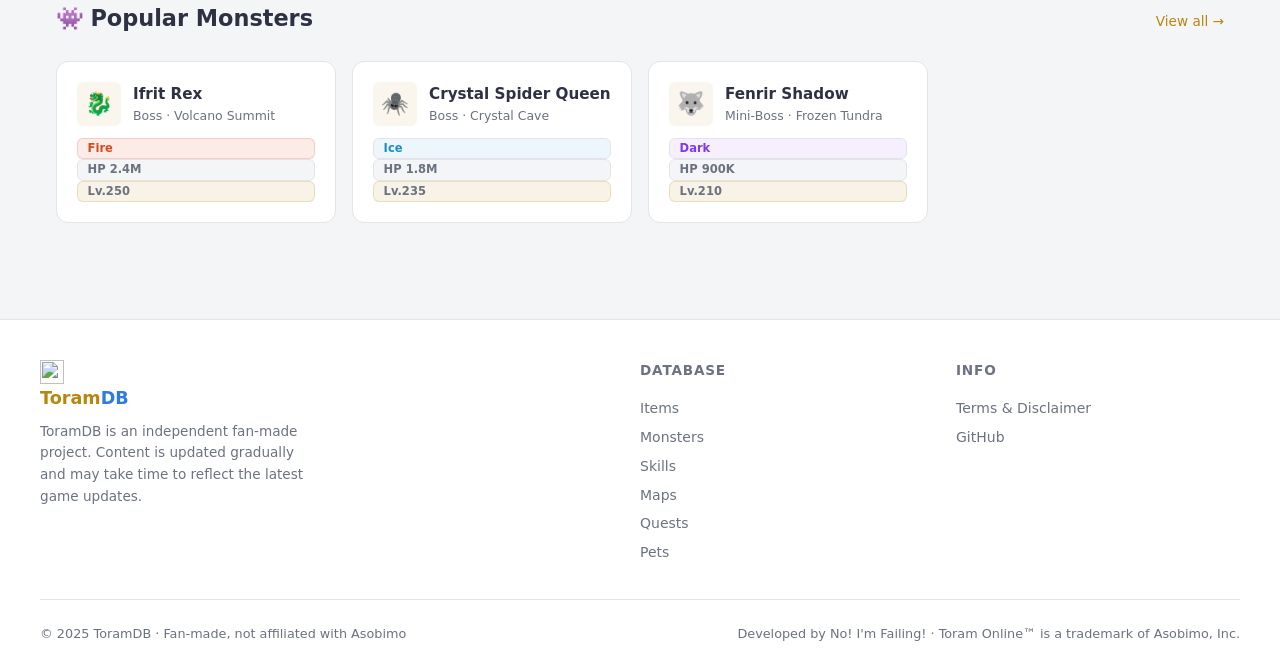
==== commit 138fa9b9: "feat: initial skill simulator prototype v0.57.0" ====
--- a/index.html
+++ b/index.html
@@ -30,6 +30,7 @@
         <a href="javascript:void(0)">Other Tools</a>
         <div class="nav-dropdown-content">
           <a href="pages/calculator.html">🧮 Exp MQ Calculator</a>
+          <a href="pages/skill-calc.html">⚔️ Skill Simulator</a>
         </div>
       </li>
     </ul>
@@ -65,6 +66,7 @@
     <a href="pages/maps.html" role="menuitem"><img src="img/icons/maps_ico.png" class="menu-icon" alt=""> Maps</a>
     <a href="pages/quests.html" role="menuitem"><img src="img/icons/quest_ico.png" class="menu-icon" alt=""> Quests</a>
     <a href="pages/pets.html" role="menuitem"><img src="img/icons/pets_ico.png" class="menu-icon" alt=""> Pets</a>
+    <a href="pages/skill-calc.html" role="menuitem"><span class="menu-icon">⚔️</span> Skill Simulator</a>
     <a href="pages/calculator.html" role="menuitem"><span class="menu-icon">🧮</span> Exp MQ Calculator</a>
     <div class="mobile-search">
       <span class="search-icon">🔍</span>
--- a/css/style.css
+++ b/css/style.css
@@ -798,6 +798,12 @@
 
 /* Monster group toggle */
 .tag.mon-group-toggle { background: rgba(99,102,241,.10); color: #6366f1; }
+
+.tag.green         { background: rgba(34,197,94,.1); color: #16a34a; border-color: rgba(34,197,94,.2); }
+.tag.tag-event     { background: rgba(184,134,11,.1); color: var(--tag-event); border-color: rgba(184,134,11,.2); }
+.tag.tag-non-event { background: rgba(107,114,128,.1); color: var(--tag-non-event); border-color: rgba(107,114,128,.2); }
+.tag.conditional   { border-style: dashed; }
+.tag.red           { background: rgba(239,68,68,.1); color: #dc2626; border-color: rgba(239,68,68,.2); }
 
 /* Element tags */
 .tag.red,
